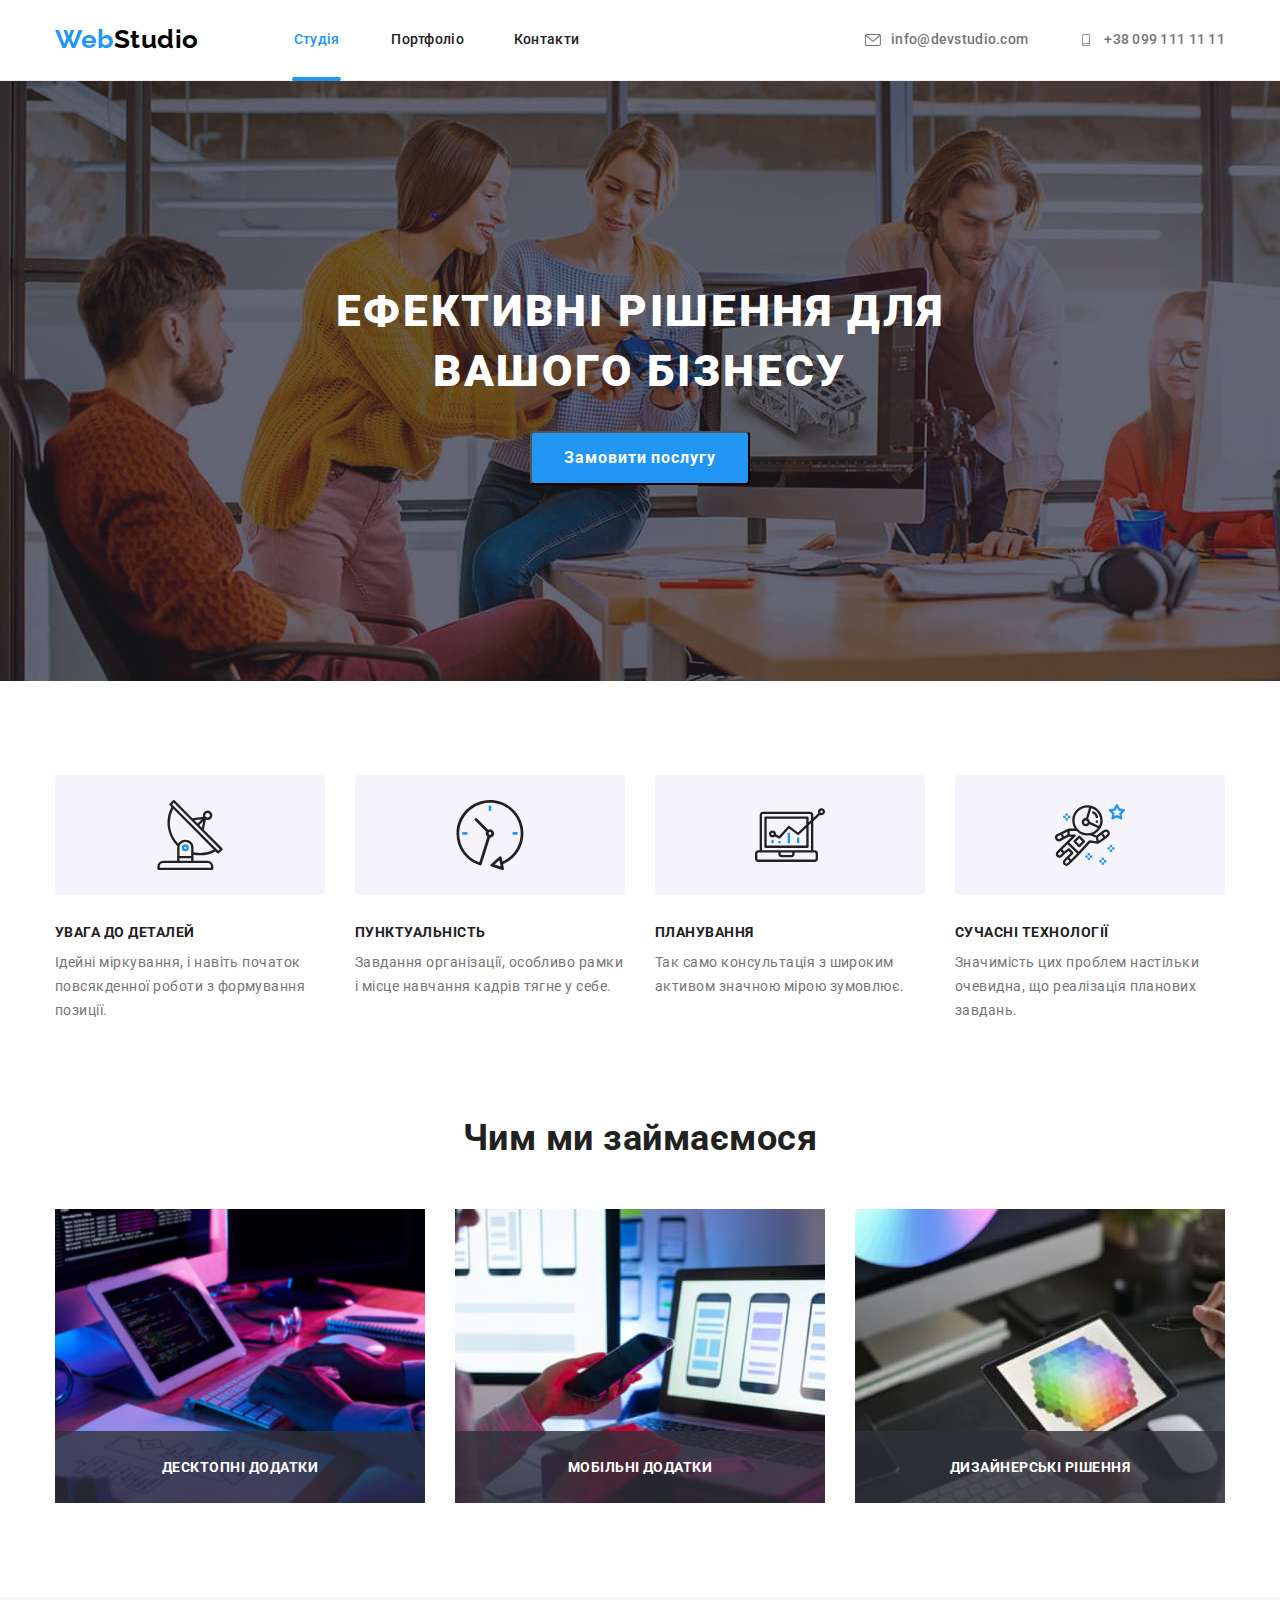
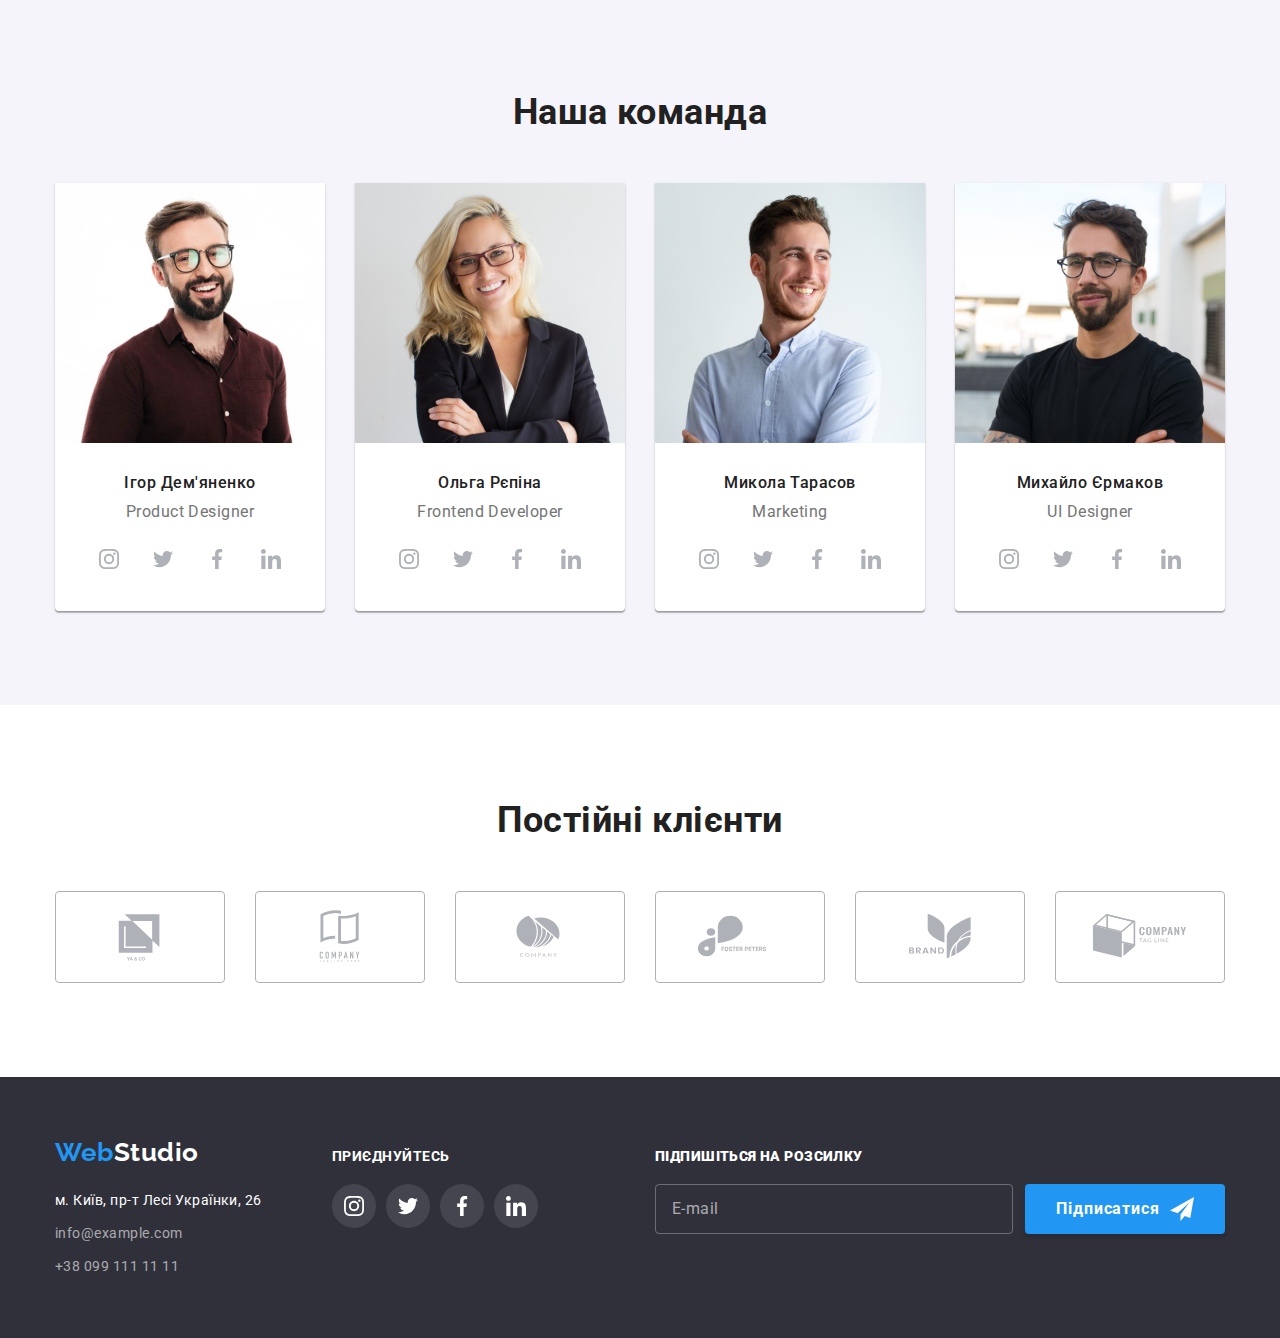
==== index.html @ f7017bfa "add hw6" ====
<!DOCTYPE html>
<html lang="ru">
  <head>
    <meta charset="UTF-8" />
    <meta http-equiv="X-UA-Compatible" content="IE=edge" />
    <meta name="viewport" content="width=device-width, initial-scale=1.0" />
    <title>WebStudio</title>
    <link rel="preconnect" href="https://fonts.googleapis.com" />
    <link rel="preconnect" href="https://fonts.gstatic.com" crossorigin />
    <link
      href="https://fonts.googleapis.com/css2?family=Raleway:wght@700&family=Roboto:wght@400;500;700;900&display=swap"
      rel="stylesheet"
    />
    <link
      rel="stylesheet"
      href="https://cdnjs.cloudflare.com/ajax/libs/modern-normalize/1.1.0/modern-normalize.min.css"
    />
    <link rel="stylesheet" href="./css/styles.css" />
  </head>

  <body>
    <!--Шапка сайта-->
    <header class="header">
      <div class="container header-container">
        <nav class="header-nav">
          <a href="./index.html" lang="en" class="header-logo logo link"
            >Web<span class="header-logo-accent">Studio</span></a
          >
          <ul class="header-nav-list list">
            <li class="header-nav-item">
              <a href="./index.html" class="header-nav-link link current"
                >Студія
              </a>
            </li>
            <li class="header-nav-item">
              <a href="./portfolio.html" class="header-nav-link link"
                >Портфоліо</a
              >
            </li>
            <li class="header-nav-item">
              <a href="#" class="header-nav-link link">Контакти</a>
            </li>
          </ul>
        </nav>
        <ul class="header-contacts-list list">
          <li class="header-contacts-item">
            <a
              href="mailto:info@devstudio.com"
              class="header-contacts-link link"
            >
              <svg class="contact-link-icon" width="16" height="12">
                <use href="./images/icons.svg#icon-massage"></use>
              </svg>
              info@devstudio.com
            </a>
          </li>
          <li class="header-contacts-item">
            <a href="tel:+380991111111" class="header-contacts-link link">
              <svg class="contact-link-icon" width="16" height="12">
                <use href="./images/icons.svg#icon-smartphone"></use>
              </svg>
              +38 099 111 11 11
            </a>
          </li>
        </ul>
      </div>
    </header>
    <main>
      <!--Hero-->
      <section class="hero owerlay">
        <div class="container">
          <h1 class="hero-title">Ефективні рішення для вашого бізнесу</h1>
          <button type="button" class="hero-btn" data-modal-open>
            Замовити послугу
          </button>
        </div>
      </section>

      <!--Benefits-->
      <section class="benefit section">
        <div class="container">
          <h2 class="visually-hidden">Переваги</h2>
          <ul class="benefit-list list">
            <li class="benefit-item">
              <div class="benefit-container-icon">
                <svg class="benefit-icon" width="70" height="70">
                  <use href="./images/icons.svg#icon-antena"></use>
                </svg>
              </div>
              <h3 class="benefit-sub-title">Увага до деталей</h3>
              <p class="benefit-descr">
                Ідейні міркування, і навіть початок повсякденної роботи з
                формування позиції.
              </p>
            </li>
            <li class="benefit-item">
              <div class="benefit-container-icon">
                <svg class="benefit-icon" width="70" height="70">
                  <use href="./images/icons.svg#icon-clock"></use>
                </svg>
              </div>
              <h3 class="benefit-sub-title">Пунктуальність</h3>
              <p class="benefit-descr">
                Завдання організації, особливо рамки і місце навчання кадрів
                тягне у себе.
              </p>
            </li>
            <li class="benefit-item">
              <div class="benefit-container-icon">
                <svg class="benefit-icon" width="70" height="70">
                  <use href="./images/icons.svg#icon-diagram"></use>
                </svg>
              </div>
              <h3 class="benefit-sub-title">Планування</h3>
              <p class="benefit-descr">
                Так само консультація з широким активом значною мірою зумовлює.
              </p>
            </li>
            <li class="benefit-item">
              <div class="benefit-container-icon">
                <svg class="benefit-icon" width="70" height="70">
                  <use href="./images/icons.svg#icon-astronaut"></use>
                </svg>
              </div>
              <h3 class="benefit-sub-title">Сучасні технології</h3>
              <p class="benefit-descr">
                Значимість цих проблем настільки очевидна, що реалізація
                планових завдань.
              </p>
            </li>
          </ul>
        </div>
      </section>

      <!--Actions-->
      <section class="action section">
        <div class="container">
          <h2 class="action-title title">Чим ми займаємося</h2>
          <ul class="action-list list">
            <li class="action-item">
              <div class="action-thumb">
                <img
                  src="./images/action1.jpg"
                  alt="Процесс створення додатку"
                  width="370"
                  height="294"
                  class="action-img"
                />
                <p class="action-descr">Десктопні додатки</p>
              </div>
            </li>
            <li class="action-item">
              <div class="action-thumb">
                <img
                  src="./images/action2.jpg"
                  alt="Процесс створення додатку"
                  width="370"
                  height="294"
                  class="action-img"
                />
                <p class="action-descr">Мобільні додатки</p>
              </div>
            </li>
            <li class="action-item">
              <div class="action-thumb">
                <img
                  src="./images/action3.jpg"
                  alt="Процесс розробки дизайну"
                  width="370"
                  height="294"
                  class="action-img"
                />
                <p class="action-descr">Дизайнерські рішення</p>
              </div>
            </li>
          </ul>
        </div>
      </section>

      <!--Команда-->
      <section class="team section">
        <div class="container">
          <h2 class="team-title title">Наша команда</h2>
          <ul class="team-list list">
            <li class="team-item">
              <img
                src="./images/mentor1.jpg"
                alt="Игорь Демьяненко"
                width="270"
                height="260"
                class="team-img"
              />
              <div class="team-text">
                <h3 class="team-sub-title">Ігор Дем'яненко</h3>
                <p lang="en" class="team-descr">Product Designer</p>
                <ul class="team-soc-list list">
                  <li class="team-soc-item">
                    <a href="" class="team-soc-link link">
                      <svg class="team-soc-icon" width="20" height="20">
                        <use href="./images/icons.svg#icon-instagram"></use>
                      </svg>
                    </a>
                  </li>
                  <li class="team-soc-item">
                    <a href="" class="team-soc-link link"
                      ><svg class="team-soc-icon" width="20" height="20">
                        <use href="./images/icons.svg#icon-twitter"></use></svg
                    ></a>
                  </li>
                  <li class="team-soc-item">
                    <a href="" class="team-soc-link link"
                      ><svg class="team-soc-icon" width="20" height="20">
                        <use href="./images/icons.svg#icon-facebook"></use></svg
                    ></a>
                  </li>
                  <li class="team-soc-item">
                    <a href="" class="team-soc-link link"
                      ><svg class="team-soc-icon" width="20" height="20">
                        <use href="./images/icons.svg#icon-linkedin"></use></svg
                    ></a>
                  </li>
                </ul>
              </div>
            </li>
            <li class="team-item">
              <img
                src="./images/mentor2.jpg"
                alt="Ольга Репина"
                width="270"
                height="260"
                class="team-img"
              />
              <div class="team-text">
                <h3 class="team-sub-title">Ольга Рєпіна</h3>
                <p lang="en" class="team-descr">Frontend Developer</p>
                <ul class="team-soc-list list">
                  <li class="team-soc-item">
                    <a href="" class="team-soc-link link">
                      <svg class="team-soc-icon" width="20" height="20">
                        <use href="./images/icons.svg#icon-instagram"></use>
                      </svg>
                    </a>
                  </li>
                  <li class="team-soc-item">
                    <a href="" class="team-soc-link link"
                      ><svg class="team-soc-icon" width="20" height="20">
                        <use href="./images/icons.svg#icon-twitter"></use></svg
                    ></a>
                  </li>
                  <li class="team-soc-item">
                    <a href="" class="team-soc-link link"
                      ><svg class="team-soc-icon" width="20" height="20">
                        <use href="./images/icons.svg#icon-facebook"></use></svg
                    ></a>
                  </li>
                  <li class="team-soc-item">
                    <a href="" class="team-soc-link link"
                      ><svg class="team-soc-icon" width="20" height="20">
                        <use href="./images/icons.svg#icon-linkedin"></use></svg
                    ></a>
                  </li>
                </ul>
              </div>
            </li>
            <li class="team-item">
              <img
                src="./images/mentor3.jpg"
                alt="Николай Тарасов"
                width="270"
                height="260"
                class="team-img"
              />
              <div class="team-text">
                <h3 class="team-sub-title">Микола Тарасов</h3>
                <p lang="en" class="team-descr">Marketing</p>
                <ul class="team-soc-list list">
                  <li class="team-soc-item">
                    <a href="" class="team-soc-link link">
                      <svg class="team-soc-icon" width="20" height="20">
                        <use href="./images/icons.svg#icon-instagram"></use>
                      </svg>
                    </a>
                  </li>
                  <li class="team-soc-item">
                    <a href="" class="team-soc-link link"
                      ><svg class="team-soc-icon" width="20" height="20">
                        <use href="./images/icons.svg#icon-twitter"></use></svg
                    ></a>
                  </li>
                  <li class="team-soc-item">
                    <a href="" class="team-soc-link link"
                      ><svg class="team-soc-icon" width="20" height="20">
                        <use href="./images/icons.svg#icon-facebook"></use></svg
                    ></a>
                  </li>
                  <li class="team-soc-item">
                    <a href="" class="team-soc-link link"
                      ><svg class="team-soc-icon" width="20" height="20">
                        <use href="./images/icons.svg#icon-linkedin"></use></svg
                    ></a>
                  </li>
                </ul>
              </div>
            </li>
            <li class="team-item">
              <img
                src="./images/mentor4.jpg"
                alt="Михаил Ермаков"
                width="270"
                height="260"
                class="team-img"
              />
              <div class="team-text">
                <h3 class="team-sub-title">Михайло Єрмаков</h3>
                <p lang="en" class="team-descr">UI Designer</p>
                <ul class="team-soc-list list">
                  <li class="team-soc-item">
                    <a href="" class="team-soc-link link">
                      <svg class="team-soc-icon" width="20" height="20">
                        <use href="./images/icons.svg#icon-instagram"></use>
                      </svg>
                    </a>
                  </li>
                  <li class="team-soc-item">
                    <a href="" class="team-soc-link link"
                      ><svg class="team-soc-icon" width="20" height="20">
                        <use href="./images/icons.svg#icon-twitter"></use></svg
                    ></a>
                  </li>
                  <li class="team-soc-item">
                    <a href="" class="team-soc-link link"
                      ><svg class="team-soc-icon" width="20" height="20">
                        <use href="./images/icons.svg#icon-facebook"></use></svg
                    ></a>
                  </li>
                  <li class="team-soc-item">
                    <a href="" class="team-soc-link link"
                      ><svg class="team-soc-icon" width="20" height="20">
                        <use href="./images/icons.svg#icon-linkedin"></use></svg
                    ></a>
                  </li>
                </ul>
              </div>
            </li>
          </ul>
        </div>
      </section>

      <!-- Клиенты -->

      <section class="clients section">
        <div class="container">
          <h2 class="clients-title title">Постійні клієнти</h2>
          <ul class="clients-list list">
            <li class="clients-item">
              <a href="" class="clients-link link">
                <svg class="clients-icon" width="106" height="60">
                  <use href="./images/icons.svg#icon-yaco"></use>
                </svg>
              </a>
            </li>
            <li class="clients-item">
              <a href="" class="clients-link link">
                <svg class="clients-icon" width="106" height="60">
                  <use href="./images/icons.svg#icon-company-th"></use>
                </svg>
              </a>
            </li>
            <li class="clients-item">
              <a href="" class="clients-link link">
                <svg class="clients-icon" width="106" height="60">
                  <use href="./images/icons.svg#icon-company"></use>
                </svg>
              </a>
            </li>
            <li class="clients-item">
              <a href="" class="clients-link link">
                <svg class="clients-icon" width="106" height="60">
                  <use href="./images/icons.svg#icon-fp"></use>
                </svg>
              </a>
            </li>
            <li class="clients-item">
              <a href="" class="clients-link link">
                <svg class="clients-icon" width="106" height="60">
                  <use href="./images/icons.svg#icon-brand"></use>
                </svg>
              </a>
            </li>
            <li class="clients-item">
              <a href="" class="clients-link link">
                <svg class="clients-icon" width="106" height="60">
                  <use href="./images/icons.svg#icon-company-tl"></use>
                </svg>
              </a>
            </li>
          </ul>
        </div>
      </section>
    </main>

    <!-- FOOTER -->

    <footer class="footer">
      <div class="container footer-container">
        <div class="address-container">
          <a href="./index.html" lang="en" class="footer-logo logo link"
            >Web<span class="footer-logo-accent">Studio</span></a
          >
          <address class="address">
            <p class="footer-text">м. Київ, пр-т Лесі Українки, 26</p>
            <ul class="footer-list list">
              <li class="footer-item">
                <a href="mailto:info@example.com" class="footer-link link"
                  >info@example.com</a
                >
              </li>
              <li class="footer-item">
                <a href="tel:+380991111111" class="footer-link link">
                  +38 099 111 11 11
                </a>
              </li>
            </ul>
          </address>
        </div>
        <div class="join-container">
          <h2 class="join-title">Приєднуйтесь</h2>
          <ul class="join-list list">
            <li class="join-item">
              <a href="" class="join-link link">
                <svg class="join-icon" width="20" height="20px">
                  <use href="./images/icons.svg#icon-instagram"></use>
                </svg>
              </a>
            </li>
            <li class="join-item">
              <a href="" class="join-link link">
                <svg class="join-icon" width="20" height="20px">
                  <use href="./images/icons.svg#icon-twitter"></use>
                </svg>
              </a>
            </li>
            <li class="join-item">
              <a href="" class="join-link link">
                <svg class="join-icon" width="20" height="20px">
                  <use href="./images/icons.svg#icon-facebook"></use>
                </svg>
              </a>
            </li>
            <li class="join-item">
              <a href="" class="join-link link">
                <svg class="join-icon" width="20" height="20px">
                  <use href="./images/icons.svg#icon-linkedin"></use>
                </svg>
              </a>
            </li>
          </ul>
        </div>
        <form class="footer-form">
          <div class="input-container">
            <div class="footer-wrap">
              <label for="footer-form" class="footer-form-label"
                ><b>Підпишіться на розсилку</b></label
              >
              <input
                type="email"
                id="footer-form"
                class="footer-input"
                name="footer-mail"
                placeholder="E-mail"
              />
            </div>
            <button type="submit" class="footer-form-button">
              Підписатися
              <svg class="footer-form-icon" width="24" height="24">
                <use href="./images/icons.svg#icon-send"></use>
              </svg>
            </button>
          </div>
        </form>
      </div>
    </footer>

    <!-- MODAL -->

    <div class="backdrop is-hidden" data-modal>
      <div class="modal">
        <button type="button" class="modal-close-button" data-modal-close>
          <svg class="modal-close-icon" width="18" height="18">
            <use href="./images/icons.svg#icon-modal-close-button"></use>
          </svg>
        </button>
        <h2 class="modal-title">Залиште свої дані, ми вам передзвонимо</h2>
        <form class="modal-form">
          <div class="modal-form-field">
            <label for="name" class="modal-form-label">Ім'я</label>
            <div class="modal-input-wrap">
              <input
                type="text"
                name="name"
                id="name"
                class="modal-form-input"
              />
              <svg class="modal-form-icon" width="18" height="18">
                <use href="./images/icons.svg#icon-person"></use>
              </svg>
            </div>
          </div>
          <div class="modal-form-field">
            <label for="phone" class="modal-form-label">Телефон</label>
            <div class="modal-input-wrap">
              <input
                type="text"
                name="phone"
                id="phone"
                class="modal-form-input"
              />
              <svg class="modal-form-icon" width="18" height="18">
                <use href="./images/icons.svg#icon-phone-black"></use>
              </svg>
            </div>
          </div>
          <div class="modal-form-field">
            <label for="mail" class="modal-form-label">Пошта</label>
            <div class="modal-input-wrap">
              <input
                type="email"
                name="mail"
                id="mail"
                class="modal-form-input"
              />
              <svg class="modal-form-icon" width="18" height="18">
                <use href="./images/icons.svg#icon-email"></use>
              </svg>
            </div>
          </div>
          <label for="comment" class="modal-form-label">Коментар</label>
          <textarea
            name="comment"
            id="comment"
            class="modal-form-textarea"
            placeholder="Введіть текст"
          ></textarea>
          <div class="modal-form-policy">
            <input
              type="checkbox"
              id="policy"
              name="policy"
              class="form-policy-input visually-hidden"
              value="true"
              required
            />
            <label for="policy" class="label-policy">
              <span>
                <svg class="policy-icon" width="13" height="10">
                  <use href="./images/icons.svg#icon-policy-icon"></use>
                </svg>
              </span>
              Погоджуюся з розсилкою та приймаю
              <a href="" class="form-policy-link link">Умови договору</a>
            </label>
          </div>
          <button type="submit" class="modal-form-btn">Відправити</button>
        </form>
      </div>
    </div>
    <script src="./js/modal.js"></script>
  </body>
</html>
---- css/styles.css ----
:root {
  --prymary-text-color: #757575;
  --title-text-color: #212121;
  --accent-color: #2196f3;
  --btn-hover: #188CE8;
  --white-color: #ffffff;
  --main-bg-color: #F5F4FA;;
  --secondary-bg-color: #2f303a;
  --main-icon-color: #afb1b8;
  --duration-cubic: 250ms cubic-bezier(0.4, 0, 0.2, 1)
}

/*            BODY             */

body {
  font-family: 'Roboto', sans-serif;  
  color: var(--prymary-text-color);
  background-color: var(--white-color);
  letter-spacing: 0.03em;
}

/*          UTILITIES          */

h1,
h2,
h3,
h4,
h5,
h6,
p {
  margin: 0;
  padding: 0;
}

img {
  display: block;
  max-width: 100%;
  height: auto;
}

.logo {
  color: var(--accent-color);
  font-family: 'Raleway', sans-serif;
  font-weight: 700;
  letter-spacing: 0.02em;
  font-size: 26px;
  line-height: 1.2;
  text-decoration: none;
}

.visually-hidden {
  position: absolute;
  white-space: nowrap;
  width: 1px;
  height: 1px;
  overflow: hidden;
  border: 0;
  padding: 0;
  clip: rect(0 0 0 0);
  clip-path: inset(50%);
  margin: -1px;
}

.link {
  text-decoration: none;
  display: block;
}

.link:hover,
.link:focus {
  color: var(--accent-color);
}

.list {
  list-style: none;
  margin: 0;
  padding: 0;
}

.title {
  font-size: 36px;
  line-height: calc(42/36);
  text-align: center;
  color: var(--title-text-color);
}

.container {
  margin: 0 auto;
  width: 1200px;
  padding: 0 15px;
}

.section {
  padding: 94px 0;
}

/*          HEADER          */

.header {
  border-bottom: 1px solid #ececec;
}

.header-logo {
  margin-right: 93px;
}

.header-logo-accent {
  color: #000000;
}

.header-container {
  display: flex;
  align-items: center;
}

.header-nav {
  display: flex;
  align-items: center;
}

.header-nav-list {
  display: flex;
  column-gap: 50px;
}

.header-nav-link {
  position: relative;

  padding: 32px 0;

  font-weight: 500;
  font-size: 14px;
  line-height: 1.14;
  letter-spacing: 0.02em;
  color: var(--title-text-color);
  transition: color var(--duration-cubic);
}

.header-contacts-list {
  display: flex;
  margin-left: auto;
  column-gap: 50px;
}

.header-contacts-link {
  padding: 32px 0;
  display: flex;
  align-items: center;
  gap: 10px;

  font-weight: 500;
  font-size: 14px;
  line-height: 1.14;
  letter-spacing: 0.02em;
  color: inherit;

  transition: color var(--duration-cubic);
}

.contact-link-icon {
  fill: currentColor;
}

.current {
  color: var(--accent-color);
  padding-left: 2px;
  padding-right: 2px;
}

.current::after {
  position: absolute;
  bottom: -1px;
  right: 0;

  content: "";
  width: 100%;
  height: 4px;
  background-color: var(--accent-color);
  border-radius: 2px;

  
}
/*          HERO          */

.hero {
  padding: 200px 0;
  background-color: var(--secondary-bg-color);
}

.owerlay {
  max-width: 1600px;
  height: 600px;
  margin-left: auto;
  margin-right: auto;
  background-image: linear-gradient(
      to right,
      rgba(47, 48, 58, 0.4),
      rgba(47, 48, 58, 0.4)
    ),
    url(../images/hero-bgr.jpg);
}

.hero-title {
  max-width: 696px;
  margin: 0 auto 30px;

  color: var(--white-color);
  font-weight: 900;
  text-transform: uppercase;
  text-align: center;
  line-height: calc(60 / 44);
  letter-spacing: 0.06em;
  font-size: 44px;
}

.hero-btn {
  display: block;
  margin-left: auto;
  margin-right: auto;
  border-radius: 4px;
  padding: 10px 32px;

  font-family: inherit;
  font-weight: 700;
  font-size: 16px;
  line-height: calc(30 / 16);
  letter-spacing: 0.06em;
  background-color: var(--accent-color);
  color: var(--white-color);

  transition: background-color var(--duration-cubic);
}

.hero-btn:hover,
.hero-btn:focus {
  background-color: var(--btn-hover);
}

/*          BENEFIT          */

.benefit {
  padding-bottom: 0;
}

.benefit-list {
  display: flex;
  gap: 30px;
}

.benefit-item {
  width: calc((100%-90px) / 4);
}

.benefit-container-icon {
  width: 270px;
  height: 120px;
  background-color: var(--main-bg-color);
  border-radius: 4px;
  display: flex;
  justify-content: center;
  align-items: center;
  margin-bottom: 30px;
}

.benefit-sub-title {
  margin-bottom: 10px;

  font-size: 14px;
  line-height: 1.14;
  text-transform: uppercase;
  color: var(--title-text-color);
}

.benefit-descr {
  font-size: 14px;
  line-height: 1.71;
}

/*          ACTION          */

.action-title {
  margin-bottom: 50px;
}

.action-list {
  display: flex;
  column-gap: 30px;
}

.action-item {
  width: calc((100%-60px) / 3);
}

.action-thumb {
  position: relative;
}

.action-descr {
  position: absolute;
  width: 100%;
  bottom: 0;
  right: 0;

  padding: 28px;
  color: var(--white-color);
  background-color: rgba(47, 48, 58, 0.8);
  font-weight: 700;
  font-size: 14px;
  line-height: calc(16/14);
  text-align: center;
  text-transform: uppercase;
}

/*          TEAM          */

.team {
  background-color: var(--main-bg-color);
}

.team-title {
  margin-bottom: 50px;
}

.team-list {
  display: flex;
  column-gap: 30px;
}

.team-item {
  width: calc((100%-90px) / 4);

  background-color: var(--white-color);
  box-shadow: 0px 1px 3px rgba(0, 0, 0, 0.12), 0px 1px 1px rgba(0, 0, 0, 0.14),
		0px 2px 1px rgba(0, 0, 0, 0.2);
  border-radius: 0px 0px 4px 4px;
}

.team-text {
  padding: 30px 0;
}

.team-sub-title {
  margin-bottom: 10px;

  font-weight: 500;
  font-size: 16px;
  line-height: calc(19 / 16);
  text-align: center;
  color: var(--title-text-color);
}

.team-descr {
  font-size: 16px;
  line-height: calc(19 / 16);
  text-align: center;
  margin-bottom: 16px;
}

.team-soc-list {
  display: flex;
  justify-content: center;
  gap: 10px;
}

.team-soc-item {
  width: 44px;
  height: 44px;
}

.team-soc-link {
  width: 100%;
  height: 100%;
  border-radius: 50%;
  display: flex;
  justify-content: center;
  align-items: center;
  fill: var(--main-icon-color);
  background-color: inherit;

  transition: background-color var(--duration-cubic),
    fill var(--duration-cubic);
}

.team-soc-link:hover,
.team-soc-link:focus {
  background-color: var(--accent-color);
  fill: var(--white-color);
}

.clients-title {
  margin-bottom: 50px;
}

.clients-list {
  display: flex;
  gap: 30px;
}

.clients-item {
  width: 170px;
  height: 92px;
}

.clients-link {
  display: flex;
  justify-content: center;
  align-items: center;

  width: 100%;
  height: 100%;
  border: 1px solid var(--main-icon-color);
  border-radius: 4px;
  fill: var(--main-icon-color);

  transition: fill var(--duration-cubic),
    border-color var(--duration-cubic);
}

.clients-link:hover,
.clients-link:focus {
  border-color: var(--accent-color);
  fill: var(--accent-color);
}

/*          PORTFOLIO          */

.portfolio-button-list {
  display: flex;
  column-gap: 8px;
  justify-content: center;
  margin-bottom: 50px;
}

.portfolio-btn {
  border-radius: 4px;
  border: transparent;
  padding: 6px 22px;

  font-family: inherit;
  font-weight: 500;
  font-size: 16px;
  line-height: 1.63;
  letter-spacing: inherit;
  color: var(--title-text-color);
  background-color: var(--main-bg-color);
  
  transition: background-color var(--duration-cubic),
    color var(--duration-cubic), 
    box-shadow var(--duration-cubic);
}

.portfolio-btn:hover,
.portfolio-btn:focus {
  color: var(--white-color);
  background-color: var(--accent-color);
  box-shadow: 0px 3px 1px rgba(0, 0, 0, 0.1), 0px 1px 2px rgba(0, 0, 0, 0.08), 0px 2px 2px rgba(0, 0, 0, 0.12);
}

.portfolio-list {
  display: flex;
  flex-wrap: wrap;
  gap: 30px;
}

.portfolio-item {
  flex-basis: calc((100% - 60px) / 3);
}

.portfolio-link {
  transition: box-shadow var(--duration-cubic);
}

.portfolio-thumb {
  position: relative;
  overflow: hidden;
}

.portfolio-descr {
  position: absolute;
  top: 0;
  left: 0;

  width: 100%;
  height: 100%;
  background-color: rgba(33, 150, 243, 0.9);

  opacity: 0;

  transform: translateY(100%);
  transition: transform var(--duration-cubic),
  opacity var(--duration-cubic);
  padding: 63px 24px;

  font-size: 18px;
  line-height: calc(28/18);
  color: var(--white-color);
}


.portfolio-link:hover,
.portfolio-link:focus {
  box-shadow: 0px 1px 1px rgba(0, 0, 0, 0.12), 0px 4px 4px rgba(0, 0, 0, 0.06), 1px 4px 6px rgba(0, 0, 0, 0.16);
}

.portfolio-link:hover .portfolio-descr,
.portfolio-link:focus .portfolio-descr {
  transform: translateY(0);
  opacity: 1;
}

.portfolio-container {
  padding: 20px 24px;
  border: 1px solid #eeeeee;
  border-top: transparent;
  max-width: 370px;
}

.portfolio-sub-title {
  margin-bottom: 4px;

  font-size: 18px;
  line-height: 2;
  letter-spacing: 0.06em;
  color: var(--title-text-color);
}

.portfolio-text {
  color: var(--prymary-text-color);
  font-size: 16px;
  line-height: calc(30 / 16);
}

/*          FOOTER          */

.footer {
  padding: 60px 0;

  background: var(--secondary-bg-color);
}

.footer-logo {
  margin-bottom: 20px;
}

.footer-logo-accent {
  color: var(--white-color);
}

.address {
  font-style: normal;
}

.address-container {
  margin-right: 70px;
}

.footer-text {
  margin-bottom: 9px;

  font-size: 14px;
  line-height: calc(24/14);
  color: var(--white-color);
}

.footer-item + .footer-item {
  margin-top: 9px;
}

.footer-link {
  font-size: 14px;
  line-height: calc(24/14);
  font-family: inherit;
  font-weight: inherit;
  color: rgba(255, 255, 255, 0.6);

  transition: color var(--duration-cubic);
}

.footer-container {
  display: flex;
  align-items: baseline;
}

.join-title {
  font-weight: 700;
  color: var(--white-color);
  font-size: 14px;
  line-height: calc(16/14);
  text-transform: uppercase;
  margin-bottom: 20px;
}

.join-list {
  display: flex;
  gap: 10px;
}

.join-item {
  width: 44px;
  height: 44px;
}

.join-link {
  display: flex;
  justify-content: center;
  align-items: center;

  width: 100%;
  height: 100%;
  background-color: rgba(255, 255, 255, 0.1);
  border-radius: 50%;
  fill: var(--white-color);

  transition: background-color var(--duration-cubic);
}

.join-link:hover,
.join-link:focus {
  background-color: var(--accent-color);
}

.footer-form {
  margin-left: auto;
}

.input-container {
  display: flex;
  gap: 12px;
  align-items: flex-end;
}

.footer-wrap {
  display: flex;
  flex-direction: column;
  gap: 20px;
}

.footer-form-label {
  font-weight: 700;
  font-size: 14px;
  line-height: calc(16/14);
  letter-spacing: 0.03em;
  text-transform: uppercase;
  color: var(--white-color);
}

.footer-input {
  min-width: 358px;
  height: 50px;
  border: 1px solid rgba(255, 255, 255, 0.3);
  border-radius: 4px;
  background-color: transparent;
  padding: 15px 16px;
  outline: transparent;

  letter-spacing: 0.03em;
  color: var(--white-color);
}

.footer-input::placeholder {
  font-size: 16px;
  line-height: calc(20/16);
  letter-spacing: 0.03em;

  color: rgba(255, 255, 255, 0.6);
}

.footer-form-button {
  letter-spacing: 0.06em;
  font-weight: 700;
  font-size: 16px;
  line-height: calc(30/16);
  fill: var(--white-color);

  display: flex;
  justify-content: center;
  align-items: center;
  gap: 10px;
  
  width: 200px;
  height: 50px;
  background-color: var(--accent-color);
  box-shadow: 0px 4px 4px rgba(0, 0, 0, 0.15);
  border-radius: 4px;
  color: var(--white-color);
  border-color: transparent;
  transition: background-color var(--duration-cubic);
}

.footer-form-button:hover,
.footer-form-button:focus {
  background-color: var(--btn-hover);
}


/*          MODAL          */

.backdrop {
  position: fixed;
  top: 0;
  left: 0;

  width: 100%;
  height: 100%;
  background-color: rgba(0, 0, 0, 0.1);
  opacity: 1;

  transition: opacity var(--duration-cubic),
    visibility var(--duration-cubic);
}

.backdrop.is-hidden {
  opacity: 0;
  pointer-events: none;
  visibility: hidden;
}

.backdrop.is-hidden .modal {
  transform: translate(-50%, -50%) scale(1.1);
}

.modal {
  position: absolute;
  top: 54%;
  left: 51%;
  transform: translate(-54%, -51%) scale(1);

  max-width: 528px;
  min-height: 581px;
  background-color: var(--white-color);
  box-shadow: 0px 1px 3px rgba(0, 0, 0, 0.12), 0px 1px 1px rgba(0, 0, 0, 0.14), 0px 2px 1px rgba(0, 0, 0, 0.2);
  border-radius: 4px;
  padding: 40px;

  transition: transform var(--duration-cubic);
}

.modal-close-button {
  position: absolute;
  top: 8px;
  right: 8px;

  display: flex;
  justify-content: center;
  align-items: center;

  width: 30px;
  height: 30px;
  border: 1px solid rgba(0, 0, 0, 0.1);
  border-radius: 50%;
  background-color: var(--white-color);
  outline: none;

  transition: fill var(--duration-cubic);
}

.modal-close-button:hover,
.modal-close-button:focus {
  fill: var(--accent-color);
}

.modal-title {
  font-size: 20px;
  line-height: calc(23/20);
  text-align: center;
  letter-spacing: 0.03em;
  color: var(--title-text-color);

  margin-bottom: 12px;
}

.modal-form-field {
  margin-bottom: 10px;
}

.modal-form-label {
  font-size: 12px;
  line-height: calc(14/12);
  letter-spacing: 0.01em;
  margin-bottom: 4px;
  color: var(--prymary-text-color);
}

.modal-form-input {
  border: 1px solid rgba(33, 33, 33, 0.2);
  border-radius: 4px;
  width: 100%;
  height: 40px;
  font: inherit;
  font-size: 12px;
  line-height: calc(14/12);
  letter-spacing: 0.01em;
  color: var(--title-text-color);

  padding-left: 42px;
  outline: none;

  transition: border-color var(--duration-cubic);
}

.modal-form-input:focus {
  border: 1px solid var(--accent-color);
}

.modal-form-input:focus + .modal-form-icon {
  fill: var(--accent-color);
}

.modal-input-wrap {
  position: relative;
}

.modal-form-icon {
  position: absolute;
  left: 12px;
  top: 50%;
  transform: translateY(-50%);

  fill: var(--title-text-color);

  transition: fill var(--duration-cubic);
}

.modal-form-textarea {
  border: 1px solid rgba(33, 33, 33, 0.2);
  border-radius: 4px;
  width: 448px;
  height: 120px;
  font-size: 12px;
  line-height: calc(14/12);
  letter-spacing: 0.01em;

  margin-bottom: 20px;
  padding: 12px 16px;

  resize: none;
  outline: none;
}

.modal-form-textarea:focus {
  border: 1px solid var(--accent-color);
}


.modal-form-textarea::placeholder {
  font-size: 12px;
  line-height: calc(14/12);
  letter-spacing: 0.01em;
  color: rgba(117, 117, 117, 0.5);
}

.modal-form-policy {
  margin-bottom: 30px;
}

.form-policy-input {
  margin-right: 7px;
}

.label-policy {
  font-size: 14px;
  line-height: calc(24/14);
  letter-spacing: 0.03em;

  display: flex;
  justify-content: center;
  align-items: center;
}

.label-policy span {
  width: 16px;
  height: 15px;
  border: 2px solid var(--title-text-color);
  border-radius: 3px;

  display: flex;
  align-items: center;
  justify-content: center;
  margin-right: 8px;

  transition: background-color var(--duration-cubic),
    border-color var(--duration-cubic);

}

.policy-icon {
  fill: transparent;

  transition: fill var(--duration-cubic);
}

.form-policy-input:checked + .label-policy span {
  background-color: var(--accent-color);
  border-color: var(--accent-color);
}

.form-policy-input:focus + .label-policy span {
  outline: 1px solid var(--title-text-color);
}

.form-policy-input:checked + .label-policy .policy-icon {
  fill: var(--white-color);
}


.form-policy-link {
  color: var(--accent-color);

  font-size: 14px;
  line-height: calc(24/14);
  letter-spacing: 0.03em;
  margin-left: 4px;
  
  position: relative;
}

.form-policy-link::after {
  position: absolute;
  bottom: 5px;
  right: 0;

  content: "";
  width: 100%;
  height: 1px;
  background-color: var(--accent-color);
}

.modal-form-btn {
  color: var(--white-color);
  background-color: var(--accent-color);
  font-weight: 700;
  font-size: 16px;
  line-height: calc(30/16);
  letter-spacing: 0.06em;

  display: block;
  margin: 0 auto;
  padding: 10px 52px;
  box-shadow: 0px 4px 4px rgba(0, 0, 0, 0.15);
  border: transparent;
  border-radius: 4px;
  transition: background-color var(--duration-cubic);
}

.modal-form-btn:hover,
.modal-form-btn:focus {
  background-color: var(--btn-hover);
}
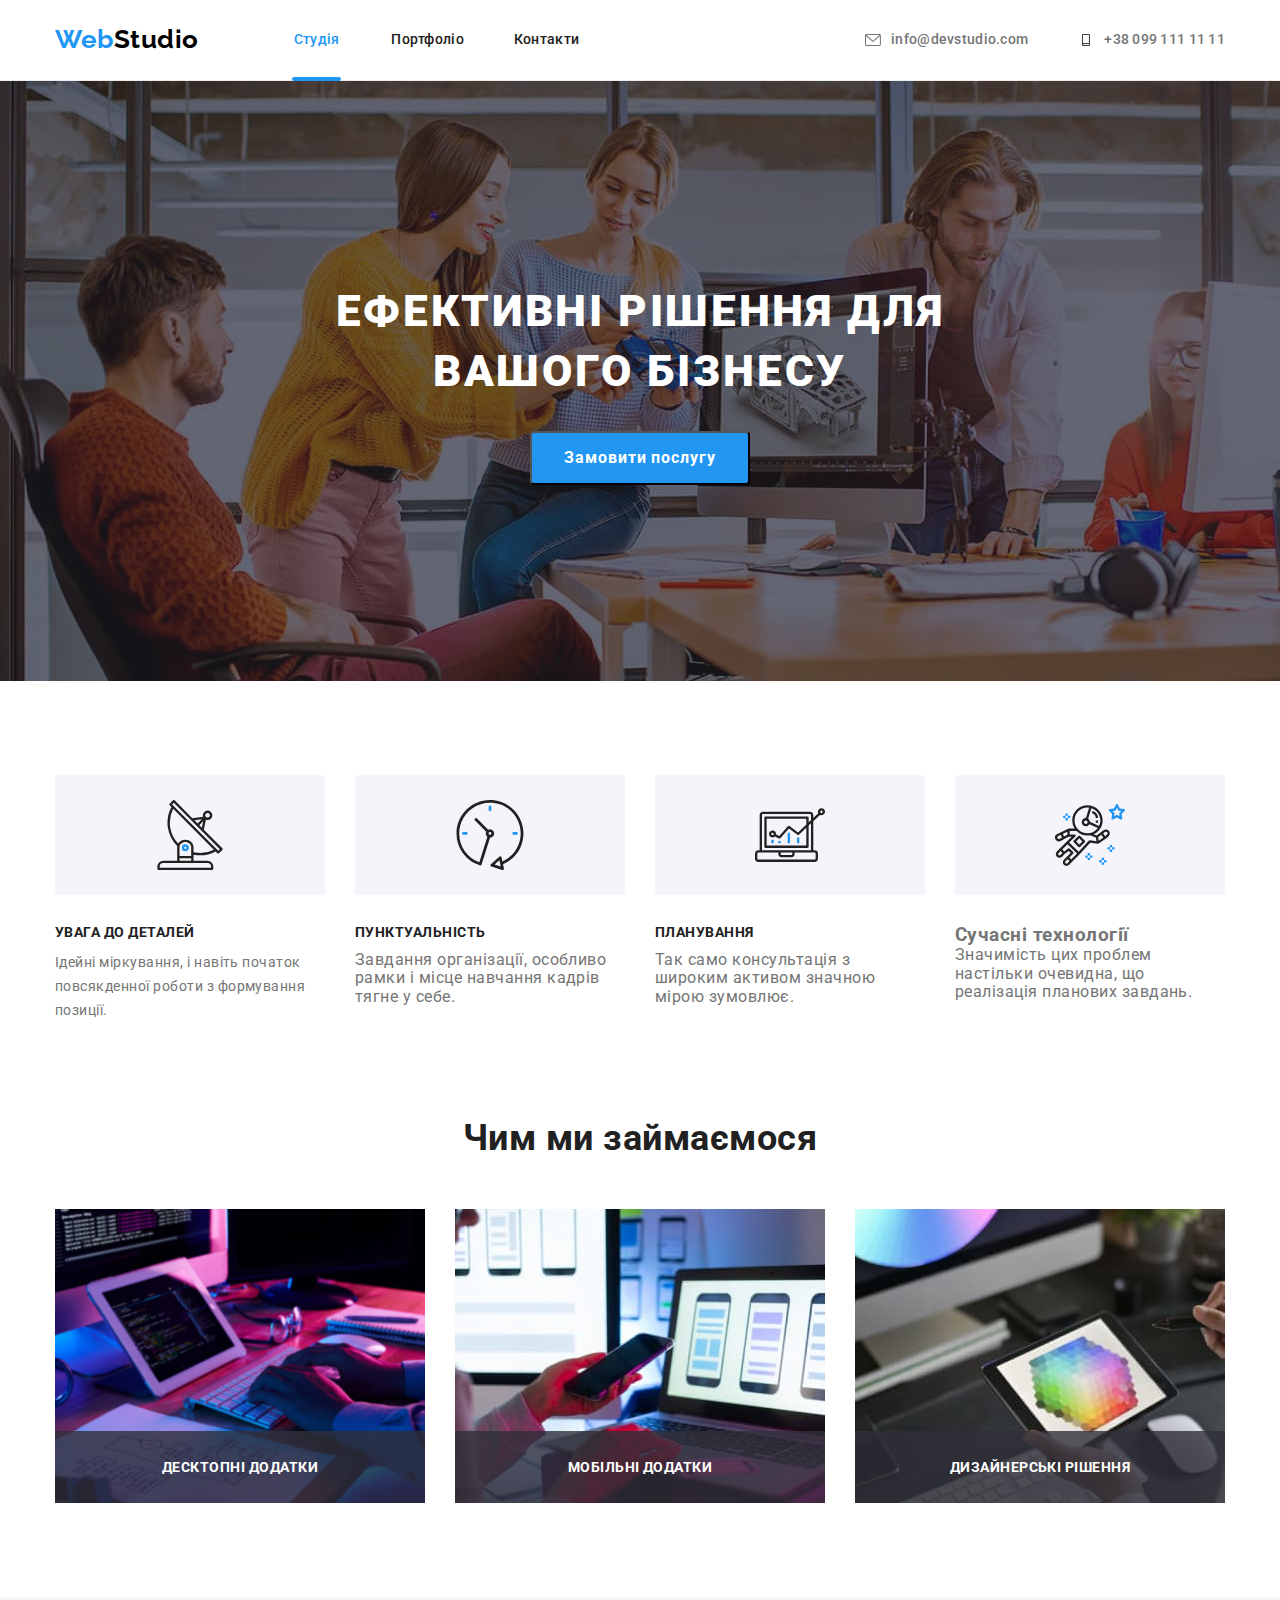
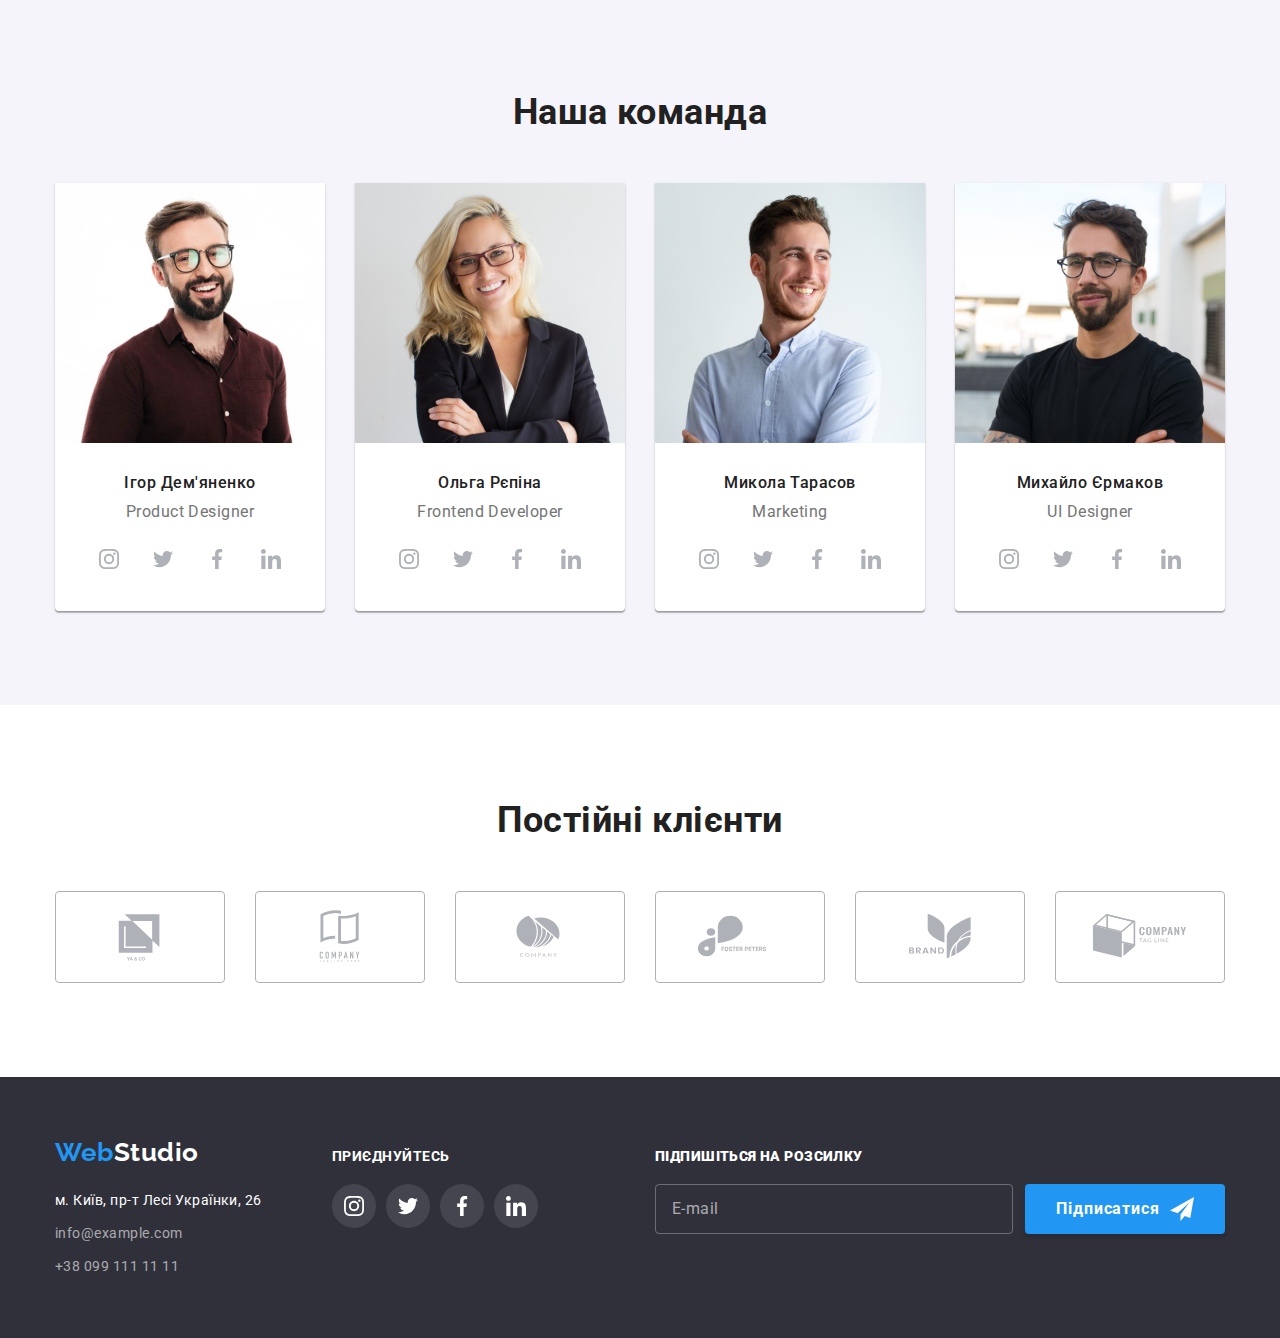
==== commit 6634d81d: "add scss page" ====
--- a/index.html
+++ b/index.html
@@ -19,111 +19,120 @@
   </head>
 
   <body>
+
     <!--Шапка сайта-->
+    
     <header class="header">
-      <div class="container header-container">
-        <nav class="header-nav">
-          <a href="./index.html" lang="en" class="header-logo logo link"
-            >Web<span class="header-logo-accent">Studio</span></a
+      <div class="header__container container">
+        <nav class="header__nav">
+          <a href="./index.html" lang="en" class="logo link"
+            >Web<span class="logo__accent--black">Studio</span></a
           >
-          <ul class="header-nav-list list">
-            <li class="header-nav-item">
-              <a href="./index.html" class="header-nav-link link current"
+          <ul class="header__list list">
+            <li class="header__item">
+              <a href="./index.html" class="header__link link header__link--current"
                 >Студія
               </a>
             </li>
-            <li class="header-nav-item">
-              <a href="./portfolio.html" class="header-nav-link link"
+            <li class="header__item">
+              <a href="./portfolio.html" class="header__link link"
                 >Портфоліо</a
               >
             </li>
-            <li class="header-nav-item">
-              <a href="#" class="header-nav-link link">Контакти</a>
+            <li class="header__item">
+              <a href="#" class="header__link link">Контакти</a>
             </li>
           </ul>
         </nav>
-        <ul class="header-contacts-list list">
-          <li class="header-contacts-item">
+
+        <ul class="contacts list">
+          <li class="contacts__item">
             <a
               href="mailto:info@devstudio.com"
-              class="header-contacts-link link"
+              class="contacts__link link"
             >
-              <svg class="contact-link-icon" width="16" height="12">
+              <svg class="contact__icon" width="16" height="12">
                 <use href="./images/icons.svg#icon-massage"></use>
               </svg>
               info@devstudio.com
             </a>
           </li>
-          <li class="header-contacts-item">
-            <a href="tel:+380991111111" class="header-contacts-link link">
-              <svg class="contact-link-icon" width="16" height="12">
+          <li class="contacts__item">
+            <a href="tel:+380991111111" class="contacts__link link">
+              <svg class="contacts__icon" width="16" height="12">
                 <use href="./images/icons.svg#icon-smartphone"></use>
               </svg>
               +38 099 111 11 11
             </a>
           </li>
         </ul>
+
       </div>
     </header>
     <main>
+
       <!--Hero-->
+
       <section class="hero owerlay">
         <div class="container">
-          <h1 class="hero-title">Ефективні рішення для вашого бізнесу</h1>
-          <button type="button" class="hero-btn" data-modal-open>
+          <h1 class="hero__title">Ефективні рішення для вашого бізнесу</h1>
+          <button type="button" class="hero__btn" data-modal-open>
             Замовити послугу
           </button>
         </div>
       </section>
 
       <!--Benefits-->
-      <section class="benefit section">
+
+      <section class="benefits section">
         <div class="container">
+
           <h2 class="visually-hidden">Переваги</h2>
-          <ul class="benefit-list list">
-            <li class="benefit-item">
-              <div class="benefit-container-icon">
-                <svg class="benefit-icon" width="70" height="70">
+
+          <ul class="benefits__list list">
+            <li class="benefits__item">
+              <div class="benefits__container">
+                <svg class="benefits__icon" width="70" height="70">
                   <use href="./images/icons.svg#icon-antena"></use>
                 </svg>
               </div>
-              <h3 class="benefit-sub-title">Увага до деталей</h3>
-              <p class="benefit-descr">
+              <h3 class="benefits__title">Увага до деталей</h3>
+              <p class="benefis__descr">
                 Ідейні міркування, і навіть початок повсякденної роботи з
                 формування позиції.
               </p>
             </li>
-            <li class="benefit-item">
-              <div class="benefit-container-icon">
-                <svg class="benefit-icon" width="70" height="70">
+            <li class="benefits__item">
+              <div class="benefits__container">
+                <svg class="benefits__icon" width="70" height="70">
                   <use href="./images/icons.svg#icon-clock"></use>
                 </svg>
               </div>
-              <h3 class="benefit-sub-title">Пунктуальність</h3>
-              <p class="benefit-descr">
+              <h3 class="benefits__title">Пунктуальність</h3>
+              <p class="benefits__descr">
                 Завдання організації, особливо рамки і місце навчання кадрів
                 тягне у себе.
               </p>
             </li>
-            <li class="benefit-item">
-              <div class="benefit-container-icon">
-                <svg class="benefit-icon" width="70" height="70">
+            <li class="benefits__item">
+              <div class="benefits__container">
+                <svg class="benefits__icon" width="70" height="70">
                   <use href="./images/icons.svg#icon-diagram"></use>
                 </svg>
               </div>
-              <h3 class="benefit-sub-title">Планування</h3>
-              <p class="benefit-descr">
+              <h3 class="benefits__title">Планування</h3>
+              <p class="benefits__descr">
                 Так само консультація з широким активом значною мірою зумовлює.
               </p>
             </li>
-            <li class="benefit-item">
-              <div class="benefit-container-icon">
-                <svg class="benefit-icon" width="70" height="70">
+            <li class="benefits__item">
+              <div class="benefits__container">
+                <svg class="benefits__icon" width="70" height="70">
                   <use href="./images/icons.svg#icon-astronaut"></use>
                 </svg>
               </div>
-              <h3 class="benefit-sub-title">Сучасні технології</h3>
-              <p class="benefit-descr">
+              <h3 class="benefit__title">Сучасні технології</h3>
+              <p class="benefits__descr">
                 Значимість цих проблем настільки очевидна, що реалізація
                 планових завдань.
               </p>
@@ -133,44 +142,45 @@
       </section>
 
       <!--Actions-->
-      <section class="action section">
+      
+      <section class="actions section">
         <div class="container">
-          <h2 class="action-title title">Чим ми займаємося</h2>
-          <ul class="action-list list">
-            <li class="action-item">
-              <div class="action-thumb">
+          <h2 class="actions__title title">Чим ми займаємося</h2>
+          <ul class="actions__list list">
+            <li class="actions__item">
+              <div class="actions__thumb">
                 <img
                   src="./images/action1.jpg"
                   alt="Процесс створення додатку"
                   width="370"
                   height="294"
-                  class="action-img"
+                  class="actions__img"
                 />
-                <p class="action-descr">Десктопні додатки</p>
-              </div>
-            </li>
-            <li class="action-item">
-              <div class="action-thumb">
+                <p class="actions__descr">Десктопні додатки</p>
+              </div>
+            </li>
+            <li class="actions__item">
+              <div class="actions__thumb">
                 <img
                   src="./images/action2.jpg"
                   alt="Процесс створення додатку"
                   width="370"
                   height="294"
-                  class="action-img"
+                  class="actions__img"
                 />
-                <p class="action-descr">Мобільні додатки</p>
-              </div>
-            </li>
-            <li class="action-item">
-              <div class="action-thumb">
+                <p class="actions__descr">Мобільні додатки</p>
+              </div>
+            </li>
+            <li class="actions__item">
+              <div class="actions__thumb">
                 <img
                   src="./images/action3.jpg"
                   alt="Процесс розробки дизайну"
                   width="370"
                   height="294"
-                  class="action-img"
+                  class="actions__img"
                 />
-                <p class="action-descr">Дизайнерські рішення</p>
+                <p class="actions__descr">Дизайнерські рішення</p>
               </div>
             </li>
           </ul>
@@ -180,162 +190,162 @@
       <!--Команда-->
       <section class="team section">
         <div class="container">
-          <h2 class="team-title title">Наша команда</h2>
-          <ul class="team-list list">
-            <li class="team-item">
+          <h2 class="team__title title">Наша команда</h2>
+          <ul class="team__list list">
+            <li class="team__item">
               <img
                 src="./images/mentor1.jpg"
                 alt="Игорь Демьяненко"
                 width="270"
                 height="260"
-                class="team-img"
-              />
-              <div class="team-text">
-                <h3 class="team-sub-title">Ігор Дем'яненко</h3>
-                <p lang="en" class="team-descr">Product Designer</p>
-                <ul class="team-soc-list list">
-                  <li class="team-soc-item">
-                    <a href="" class="team-soc-link link">
-                      <svg class="team-soc-icon" width="20" height="20">
+                class="team__img"
+              />
+              <div class="team__container">
+                <h3 class="team__sub-title">Ігор Дем'яненко</h3>
+                <p lang="en" class="team__descr">Product Designer</p>
+                <ul class="team-soc list">
+                  <li class="team-soc__item">
+                    <a href="" class="team-soc__link link">
+                      <svg class="team-soc__icon" width="20" height="20">
                         <use href="./images/icons.svg#icon-instagram"></use>
                       </svg>
                     </a>
                   </li>
-                  <li class="team-soc-item">
-                    <a href="" class="team-soc-link link"
-                      ><svg class="team-soc-icon" width="20" height="20">
+                  <li class="team-soc__item">
+                    <a href="" class="team-soc__link link"
+                      ><svg class="team-soc__icon" width="20" height="20">
                         <use href="./images/icons.svg#icon-twitter"></use></svg
                     ></a>
                   </li>
-                  <li class="team-soc-item">
-                    <a href="" class="team-soc-link link"
-                      ><svg class="team-soc-icon" width="20" height="20">
+                  <li class="team-soc__item">
+                    <a href="" class="team-soc__link link"
+                      ><svg class="team-soc__icon" width="20" height="20">
                         <use href="./images/icons.svg#icon-facebook"></use></svg
                     ></a>
                   </li>
-                  <li class="team-soc-item">
-                    <a href="" class="team-soc-link link"
-                      ><svg class="team-soc-icon" width="20" height="20">
+                  <li class="team-soc__item">
+                    <a href="" class="team-soc__link link"
+                      ><svg class="team-soc__icon" width="20" height="20">
                         <use href="./images/icons.svg#icon-linkedin"></use></svg
                     ></a>
                   </li>
                 </ul>
               </div>
             </li>
-            <li class="team-item">
+            <li class="team__item">
               <img
                 src="./images/mentor2.jpg"
                 alt="Ольга Репина"
                 width="270"
                 height="260"
-                class="team-img"
-              />
-              <div class="team-text">
-                <h3 class="team-sub-title">Ольга Рєпіна</h3>
-                <p lang="en" class="team-descr">Frontend Developer</p>
-                <ul class="team-soc-list list">
-                  <li class="team-soc-item">
-                    <a href="" class="team-soc-link link">
-                      <svg class="team-soc-icon" width="20" height="20">
+                class="team__img"
+              />
+              <div class="team__container">
+                <h3 class="team__sub-title">Ольга Рєпіна</h3>
+                <p lang="en" class="team__descr">Frontend Developer</p>
+                <ul class="team-soc list">
+                  <li class="team-soc__item">
+                    <a href="" class="team-soc__link link">
+                      <svg class="team-soc__icon" width="20" height="20">
                         <use href="./images/icons.svg#icon-instagram"></use>
                       </svg>
                     </a>
                   </li>
-                  <li class="team-soc-item">
-                    <a href="" class="team-soc-link link"
-                      ><svg class="team-soc-icon" width="20" height="20">
+                  <li class="team-soc__item">
+                    <a href="" class="team-soc__link link"
+                      ><svg class="team-soc__icon" width="20" height="20">
                         <use href="./images/icons.svg#icon-twitter"></use></svg
                     ></a>
                   </li>
-                  <li class="team-soc-item">
-                    <a href="" class="team-soc-link link"
-                      ><svg class="team-soc-icon" width="20" height="20">
+                  <li class="team-soc__item">
+                    <a href="" class="team-soc__link link"
+                      ><svg class="team-soc__icon" width="20" height="20">
                         <use href="./images/icons.svg#icon-facebook"></use></svg
                     ></a>
                   </li>
-                  <li class="team-soc-item">
-                    <a href="" class="team-soc-link link"
-                      ><svg class="team-soc-icon" width="20" height="20">
+                  <li class="team-soc__item">
+                    <a href="" class="team-soc__link link"
+                      ><svg class="team-soc__icon" width="20" height="20">
                         <use href="./images/icons.svg#icon-linkedin"></use></svg
                     ></a>
                   </li>
                 </ul>
               </div>
             </li>
-            <li class="team-item">
+            <li class="team__item">
               <img
                 src="./images/mentor3.jpg"
                 alt="Николай Тарасов"
                 width="270"
                 height="260"
-                class="team-img"
-              />
-              <div class="team-text">
-                <h3 class="team-sub-title">Микола Тарасов</h3>
-                <p lang="en" class="team-descr">Marketing</p>
-                <ul class="team-soc-list list">
-                  <li class="team-soc-item">
-                    <a href="" class="team-soc-link link">
-                      <svg class="team-soc-icon" width="20" height="20">
+                class="team__img"
+              />
+              <div class="team__container">
+                <h3 class="team__sub-title">Микола Тарасов</h3>
+                <p lang="en" class="team__descr">Marketing</p>
+                <ul class="team-soc list">
+                  <li class="team-soc__item">
+                    <a href="" class="team-soc__link link">
+                      <svg class="team-soc__icon" width="20" height="20">
                         <use href="./images/icons.svg#icon-instagram"></use>
                       </svg>
                     </a>
                   </li>
-                  <li class="team-soc-item">
-                    <a href="" class="team-soc-link link"
-                      ><svg class="team-soc-icon" width="20" height="20">
+                  <li class="team-soc__item">
+                    <a href="" class="team-soc__link link"
+                      ><svg class="team-soc__icon" width="20" height="20">
                         <use href="./images/icons.svg#icon-twitter"></use></svg
                     ></a>
                   </li>
-                  <li class="team-soc-item">
-                    <a href="" class="team-soc-link link"
-                      ><svg class="team-soc-icon" width="20" height="20">
+                  <li class="team-soc__item">
+                    <a href="" class="team-soc__link link"
+                      ><svg class="team-soc__icon" width="20" height="20">
                         <use href="./images/icons.svg#icon-facebook"></use></svg
                     ></a>
                   </li>
-                  <li class="team-soc-item">
-                    <a href="" class="team-soc-link link"
-                      ><svg class="team-soc-icon" width="20" height="20">
+                  <li class="team-soc__item">
+                    <a href="" class="team-soc__link link"
+                      ><svg class="team-soc__icon" width="20" height="20">
                         <use href="./images/icons.svg#icon-linkedin"></use></svg
                     ></a>
                   </li>
                 </ul>
               </div>
             </li>
-            <li class="team-item">
+            <li class="team__item">
               <img
                 src="./images/mentor4.jpg"
                 alt="Михаил Ермаков"
                 width="270"
                 height="260"
-                class="team-img"
-              />
-              <div class="team-text">
-                <h3 class="team-sub-title">Михайло Єрмаков</h3>
-                <p lang="en" class="team-descr">UI Designer</p>
-                <ul class="team-soc-list list">
-                  <li class="team-soc-item">
-                    <a href="" class="team-soc-link link">
-                      <svg class="team-soc-icon" width="20" height="20">
+                class="team__img"
+              />
+              <div class="team__container">
+                <h3 class="team__sub-title">Михайло Єрмаков</h3>
+                <p lang="en" class="team__descr">UI Designer</p>
+                <ul class="team-soc list">
+                  <li class="team-soc__item">
+                    <a href="" class="team-soc__link link">
+                      <svg class="team-soc__icon" width="20" height="20">
                         <use href="./images/icons.svg#icon-instagram"></use>
                       </svg>
                     </a>
                   </li>
-                  <li class="team-soc-item">
-                    <a href="" class="team-soc-link link"
-                      ><svg class="team-soc-icon" width="20" height="20">
+                  <li class="team-soc__item">
+                    <a href="" class="team-soc__link link"
+                      ><svg class="team-soc__icon" width="20" height="20">
                         <use href="./images/icons.svg#icon-twitter"></use></svg
                     ></a>
                   </li>
-                  <li class="team-soc-item">
-                    <a href="" class="team-soc-link link"
-                      ><svg class="team-soc-icon" width="20" height="20">
+                  <li class="team-soc__item">
+                    <a href="" class="team-soc__link link"
+                      ><svg class="team-soc__icon" width="20" height="20">
                         <use href="./images/icons.svg#icon-facebook"></use></svg
                     ></a>
                   </li>
-                  <li class="team-soc-item">
-                    <a href="" class="team-soc-link link"
-                      ><svg class="team-soc-icon" width="20" height="20">
+                  <li class="team-soc__item">
+                    <a href="" class="team-soc__link link"
+                      ><svg class="team-soc__icon" width="20" height="20">
                         <use href="./images/icons.svg#icon-linkedin"></use></svg
                     ></a>
                   </li>
@@ -350,46 +360,46 @@
 
       <section class="clients section">
         <div class="container">
-          <h2 class="clients-title title">Постійні клієнти</h2>
-          <ul class="clients-list list">
-            <li class="clients-item">
-              <a href="" class="clients-link link">
-                <svg class="clients-icon" width="106" height="60">
+          <h2 class="clients__title title">Постійні клієнти</h2>
+          <ul class="clients__list list">
+            <li class="clients__item">
+              <a href="" class="clients__link link">
+                <svg class="clients__icon" width="106" height="60">
                   <use href="./images/icons.svg#icon-yaco"></use>
                 </svg>
               </a>
             </li>
-            <li class="clients-item">
-              <a href="" class="clients-link link">
-                <svg class="clients-icon" width="106" height="60">
+            <li class="clients__item">
+              <a href="" class="clients__link link">
+                <svg class="clients__icon" width="106" height="60">
                   <use href="./images/icons.svg#icon-company-th"></use>
                 </svg>
               </a>
             </li>
-            <li class="clients-item">
-              <a href="" class="clients-link link">
-                <svg class="clients-icon" width="106" height="60">
+            <li class="clients__item">
+              <a href="" class="clients__link link">
+                <svg class="clients__icon" width="106" height="60">
                   <use href="./images/icons.svg#icon-company"></use>
                 </svg>
               </a>
             </li>
-            <li class="clients-item">
-              <a href="" class="clients-link link">
-                <svg class="clients-icon" width="106" height="60">
+            <li class="clients__item">
+              <a href="" class="clients__link link">
+                <svg class="clients__icon" width="106" height="60">
                   <use href="./images/icons.svg#icon-fp"></use>
                 </svg>
               </a>
             </li>
-            <li class="clients-item">
-              <a href="" class="clients-link link">
-                <svg class="clients-icon" width="106" height="60">
+            <li class="clients__item">
+              <a href="" class="clients__link link">
+                <svg class="clients__icon" width="106" height="60">
                   <use href="./images/icons.svg#icon-brand"></use>
                 </svg>
               </a>
             </li>
-            <li class="clients-item">
-              <a href="" class="clients-link link">
-                <svg class="clients-icon" width="106" height="60">
+            <li class="clients__item">
+              <a href="" class="clients__link link">
+                <svg class="clients__icon" width="106" height="60">
                   <use href="./images/icons.svg#icon-company-tl"></use>
                 </svg>
               </a>
@@ -402,77 +412,79 @@
     <!-- FOOTER -->
 
     <footer class="footer">
-      <div class="container footer-container">
-        <div class="address-container">
-          <a href="./index.html" lang="en" class="footer-logo logo link"
-            >Web<span class="footer-logo-accent">Studio</span></a
+      <div class="container footer__container">
+        <div>
+          <a href="./index.html" lang="en" class="logo link"
+            >Web<span class="logo__accent--white">Studio</span></a
           >
           <address class="address">
-            <p class="footer-text">м. Київ, пр-т Лесі Українки, 26</p>
-            <ul class="footer-list list">
-              <li class="footer-item">
-                <a href="mailto:info@example.com" class="footer-link link"
+            <p class="address__text">м. Київ, пр-т Лесі Українки, 26</p>
+            <ul class="footer-contacts list">
+              <li class="footer-contacts__item">
+                <a href="mailto:info@example.com" class="footer-contacts__link link"
                   >info@example.com</a
                 >
               </li>
-              <li class="footer-item">
-                <a href="tel:+380991111111" class="footer-link link">
+              <li class="footer-contacts__item">
+                <a href="tel:+380991111111" class="footer-contacts__link link">
                   +38 099 111 11 11
                 </a>
               </li>
             </ul>
           </address>
         </div>
-        <div class="join-container">
-          <h2 class="join-title">Приєднуйтесь</h2>
-          <ul class="join-list list">
-            <li class="join-item">
-              <a href="" class="join-link link">
-                <svg class="join-icon" width="20" height="20px">
+
+        <div class="join">
+          <h2 class="join__title">Приєднуйтесь</h2>
+          <ul class="join__list list">
+            <li class="join__item">
+              <a href="" class="join__link link">
+                <svg class="join__icon" width="20" height="20px">
                   <use href="./images/icons.svg#icon-instagram"></use>
                 </svg>
               </a>
             </li>
-            <li class="join-item">
-              <a href="" class="join-link link">
-                <svg class="join-icon" width="20" height="20px">
+            <li class="join__item">
+              <a href="" class="join__link link">
+                <svg class="join__icon" width="20" height="20px">
                   <use href="./images/icons.svg#icon-twitter"></use>
                 </svg>
               </a>
             </li>
-            <li class="join-item">
-              <a href="" class="join-link link">
-                <svg class="join-icon" width="20" height="20px">
+            <li class="join__item">
+              <a href="" class="join__link link">
+                <svg class="join__icon" width="20" height="20px">
                   <use href="./images/icons.svg#icon-facebook"></use>
                 </svg>
               </a>
             </li>
-            <li class="join-item">
-              <a href="" class="join-link link">
-                <svg class="join-icon" width="20" height="20px">
+            <li class="join__item">
+              <a href="" class="join__link link">
+                <svg class="join__icon" width="20" height="20px">
                   <use href="./images/icons.svg#icon-linkedin"></use>
                 </svg>
               </a>
             </li>
           </ul>
         </div>
+        
         <form class="footer-form">
-          <div class="input-container">
-            <div class="footer-wrap">
-              <label for="footer-form" class="footer-form-label"
+          <div class="footer-form__container">
+            <div class="footer-form__wrap">
+              <label for="footer-input" class="footer-form__label"
                 ><b>Підпишіться на розсилку</b></label
               >
               <input
                 type="email"
-                id="footer-form"
-                class="footer-input"
+                id="footer-input"
+                class="footer-form__input"
                 name="footer-mail"
                 placeholder="E-mail"
               />
             </div>
-            <button type="submit" class="footer-form-button">
+            <button type="submit" class="footer-form__button">
               Підписатися
-              <svg class="footer-form-icon" width="24" height="24">
+              <svg class="footer-form__icon" width="24" height="24">
                 <use href="./images/icons.svg#icon-send"></use>
               </svg>
             </button>
--- a/css/styles.css
+++ b/css/styles.css
@@ -10,15 +10,6 @@
   --duration-cubic: 250ms cubic-bezier(0.4, 0, 0.2, 1)
 }
 
-/*            BODY             */
-
-body {
-  font-family: 'Roboto', sans-serif;  
-  color: var(--prymary-text-color);
-  background-color: var(--white-color);
-  letter-spacing: 0.03em;
-}
-
 /*          UTILITIES          */
 
 h1,
@@ -36,16 +27,6 @@
   display: block;
   max-width: 100%;
   height: auto;
-}
-
-.logo {
-  color: var(--accent-color);
-  font-family: 'Raleway', sans-serif;
-  font-weight: 700;
-  letter-spacing: 0.02em;
-  font-size: 26px;
-  line-height: 1.2;
-  text-decoration: none;
 }
 
 .visually-hidden {
@@ -94,36 +75,52 @@
   padding: 94px 0;
 }
 
+/*            BODY             */
+
+body {
+  font-family: 'Roboto', sans-serif;  
+  color: var(--prymary-text-color);
+  background-color: var(--white-color);
+  letter-spacing: 0.03em;
+}
+
 /*          HEADER          */
 
 .header {
   border-bottom: 1px solid #ececec;
 }
 
-.header-logo {
-  margin-right: 93px;
-}
-
-.header-logo-accent {
+.logo {
+  color: var(--accent-color);
+  font-family: 'Raleway', sans-serif;
+  font-weight: 700;
+  letter-spacing: 0.02em;
+  font-size: 26px;
+  line-height: 1.2;
+  text-decoration: none;
+}
+
+.logo__accent--black {
   color: #000000;
 }
 
-.header-container {
-  display: flex;
-  align-items: center;
-}
-
-.header-nav {
-  display: flex;
-  align-items: center;
-}
-
-.header-nav-list {
+.header__container {
+  display: flex;
+  align-items: center;
+}
+
+.header__nav {
+  display: flex;
+  align-items: center;
+}
+
+.header__list {
   display: flex;
   column-gap: 50px;
-}
-
-.header-nav-link {
+  margin-left: 93px;
+}
+
+.header__link {
   position: relative;
 
   padding: 32px 0;
@@ -136,38 +133,13 @@
   transition: color var(--duration-cubic);
 }
 
-.header-contacts-list {
-  display: flex;
-  margin-left: auto;
-  column-gap: 50px;
-}
-
-.header-contacts-link {
-  padding: 32px 0;
-  display: flex;
-  align-items: center;
-  gap: 10px;
-
-  font-weight: 500;
-  font-size: 14px;
-  line-height: 1.14;
-  letter-spacing: 0.02em;
-  color: inherit;
-
-  transition: color var(--duration-cubic);
-}
-
-.contact-link-icon {
-  fill: currentColor;
-}
-
-.current {
+.header__link--current {
   color: var(--accent-color);
   padding-left: 2px;
   padding-right: 2px;
 }
 
-.current::after {
+.header__link--current::after {
   position: absolute;
   bottom: -1px;
   right: 0;
@@ -177,9 +149,34 @@
   height: 4px;
   background-color: var(--accent-color);
   border-radius: 2px;
-
-  
-}
+}
+
+
+.contacts {
+  display: flex;
+  margin-left: auto;
+  column-gap: 50px;
+}
+
+.contacts__link {
+  padding: 32px 0;
+  display: flex;
+  align-items: center;
+  gap: 10px;
+
+  font-weight: 500;
+  font-size: 14px;
+  line-height: 1.14;
+  letter-spacing: 0.02em;
+  color: inherit;
+
+  transition: color var(--duration-cubic);
+}
+
+.contact__icon {
+  fill: currentColor;
+}
+
 /*          HERO          */
 
 .hero {
@@ -200,7 +197,7 @@
     url(../images/hero-bgr.jpg);
 }
 
-.hero-title {
+.hero__title {
   max-width: 696px;
   margin: 0 auto 30px;
 
@@ -213,7 +210,7 @@
   font-size: 44px;
 }
 
-.hero-btn {
+.hero__btn {
   display: block;
   margin-left: auto;
   margin-right: auto;
@@ -231,27 +228,27 @@
   transition: background-color var(--duration-cubic);
 }
 
-.hero-btn:hover,
-.hero-btn:focus {
+.hero__btn:hover,
+.hero__btn:focus {
   background-color: var(--btn-hover);
 }
 
 /*          BENEFIT          */
 
-.benefit {
+.benefits {
   padding-bottom: 0;
 }
 
-.benefit-list {
+.benefits__list {
   display: flex;
   gap: 30px;
 }
 
-.benefit-item {
+.benefits__item {
   width: calc((100%-90px) / 4);
 }
 
-.benefit-container-icon {
+.benefits__container {
   width: 270px;
   height: 120px;
   background-color: var(--main-bg-color);
@@ -262,7 +259,7 @@
   margin-bottom: 30px;
 }
 
-.benefit-sub-title {
+.benefits__title {
   margin-bottom: 10px;
 
   font-size: 14px;
@@ -271,31 +268,31 @@
   color: var(--title-text-color);
 }
 
-.benefit-descr {
+.benefis__descr {
   font-size: 14px;
   line-height: 1.71;
 }
 
 /*          ACTION          */
 
-.action-title {
+.actions__title {
   margin-bottom: 50px;
 }
 
-.action-list {
+.actions__list {
   display: flex;
   column-gap: 30px;
 }
 
-.action-item {
+.actions__item {
   width: calc((100%-60px) / 3);
 }
 
-.action-thumb {
+.actions__thumb {
   position: relative;
 }
 
-.action-descr {
+.actions__descr {
   position: absolute;
   width: 100%;
   bottom: 0;
@@ -317,16 +314,16 @@
   background-color: var(--main-bg-color);
 }
 
-.team-title {
+.team__title {
   margin-bottom: 50px;
 }
 
-.team-list {
+.team__list {
   display: flex;
   column-gap: 30px;
 }
 
-.team-item {
+.team__item {
   width: calc((100%-90px) / 4);
 
   background-color: var(--white-color);
@@ -335,11 +332,11 @@
   border-radius: 0px 0px 4px 4px;
 }
 
-.team-text {
+.team__container {
   padding: 30px 0;
 }
 
-.team-sub-title {
+.team__sub-title {
   margin-bottom: 10px;
 
   font-weight: 500;
@@ -349,25 +346,25 @@
   color: var(--title-text-color);
 }
 
-.team-descr {
+.team__descr {
   font-size: 16px;
   line-height: calc(19 / 16);
   text-align: center;
   margin-bottom: 16px;
 }
 
-.team-soc-list {
+.team-soc {
   display: flex;
   justify-content: center;
   gap: 10px;
 }
 
-.team-soc-item {
+.team-soc__item {
   width: 44px;
   height: 44px;
 }
 
-.team-soc-link {
+.team-soc__link {
   width: 100%;
   height: 100%;
   border-radius: 50%;
@@ -381,27 +378,29 @@
     fill var(--duration-cubic);
 }
 
-.team-soc-link:hover,
-.team-soc-link:focus {
+.team-soc__link:hover,
+.team-soc__link:focus {
   background-color: var(--accent-color);
   fill: var(--white-color);
 }
 
-.clients-title {
+/*          Clients          */
+
+.clients__title {
   margin-bottom: 50px;
 }
 
-.clients-list {
+.clients__list {
   display: flex;
   gap: 30px;
 }
 
-.clients-item {
+.clients__item {
   width: 170px;
   height: 92px;
 }
 
-.clients-link {
+.clients__link {
   display: flex;
   justify-content: center;
   align-items: center;
@@ -416,22 +415,22 @@
     border-color var(--duration-cubic);
 }
 
-.clients-link:hover,
-.clients-link:focus {
+.clients__link:hover,
+.clients__link:focus {
   border-color: var(--accent-color);
   fill: var(--accent-color);
 }
 
 /*          PORTFOLIO          */
 
-.portfolio-button-list {
+.portfolio__buttons {
   display: flex;
   column-gap: 8px;
   justify-content: center;
   margin-bottom: 50px;
 }
 
-.portfolio-btn {
+.portfolio__btn {
   border-radius: 4px;
   border: transparent;
   padding: 6px 22px;
@@ -449,33 +448,33 @@
     box-shadow var(--duration-cubic);
 }
 
-.portfolio-btn:hover,
-.portfolio-btn:focus {
+.portfolio__btn:hover,
+.portfolio__btn:focus {
   color: var(--white-color);
   background-color: var(--accent-color);
   box-shadow: 0px 3px 1px rgba(0, 0, 0, 0.1), 0px 1px 2px rgba(0, 0, 0, 0.08), 0px 2px 2px rgba(0, 0, 0, 0.12);
 }
 
-.portfolio-list {
+.portfolio__list {
   display: flex;
   flex-wrap: wrap;
   gap: 30px;
 }
 
-.portfolio-item {
+.portfolio__item {
   flex-basis: calc((100% - 60px) / 3);
 }
 
-.portfolio-link {
+.portfolio__link {
   transition: box-shadow var(--duration-cubic);
 }
 
-.portfolio-thumb {
+.portfolio__thumb {
   position: relative;
   overflow: hidden;
 }
 
-.portfolio-descr {
+.portfolio__descr {
   position: absolute;
   top: 0;
   left: 0;
@@ -497,25 +496,25 @@
 }
 
 
-.portfolio-link:hover,
-.portfolio-link:focus {
+.portfolio__link:hover,
+.portfolio__link:focus {
   box-shadow: 0px 1px 1px rgba(0, 0, 0, 0.12), 0px 4px 4px rgba(0, 0, 0, 0.06), 1px 4px 6px rgba(0, 0, 0, 0.16);
 }
 
-.portfolio-link:hover .portfolio-descr,
-.portfolio-link:focus .portfolio-descr {
+.portfolio__link:hover .portfolio__descr,
+.portfolio__link:focus .portfolio__descr {
   transform: translateY(0);
   opacity: 1;
 }
 
-.portfolio-container {
+.portfolio__container {
   padding: 20px 24px;
   border: 1px solid #eeeeee;
   border-top: transparent;
   max-width: 370px;
 }
 
-.portfolio-sub-title {
+.portfolio__sub-title {
   margin-bottom: 4px;
 
   font-size: 18px;
@@ -524,7 +523,7 @@
   color: var(--title-text-color);
 }
 
-.portfolio-text {
+.portfolio__text {
   color: var(--prymary-text-color);
   font-size: 16px;
   line-height: calc(30 / 16);
@@ -538,11 +537,12 @@
   background: var(--secondary-bg-color);
 }
 
-.footer-logo {
-  margin-bottom: 20px;
-}
-
-.footer-logo-accent {
+.footer__container {
+  display: flex;
+  align-items: baseline;
+}
+
+.logo__accent--white {
   color: var(--white-color);
 }
 
@@ -550,11 +550,8 @@
   font-style: normal;
 }
 
-.address-container {
-  margin-right: 70px;
-}
-
-.footer-text {
+.address__text {
+  margin-top: 20px;
   margin-bottom: 9px;
 
   font-size: 14px;
@@ -562,11 +559,11 @@
   color: var(--white-color);
 }
 
-.footer-item + .footer-item {
-  margin-top: 9px;
-}
-
-.footer-link {
+.footer-contacts__item:not(:last-child) {
+  margin-bottom: 9px;
+}
+
+.footer-contacts__link {
   font-size: 14px;
   line-height: calc(24/14);
   font-family: inherit;
@@ -576,12 +573,11 @@
   transition: color var(--duration-cubic);
 }
 
-.footer-container {
-  display: flex;
-  align-items: baseline;
-}
-
-.join-title {
+.join {
+  margin-left: 70px;
+}
+
+.join__title {
   font-weight: 700;
   color: var(--white-color);
   font-size: 14px;
@@ -590,17 +586,17 @@
   margin-bottom: 20px;
 }
 
-.join-list {
+.join__list {
   display: flex;
   gap: 10px;
 }
 
-.join-item {
+.join__item {
   width: 44px;
   height: 44px;
 }
 
-.join-link {
+.join__link {
   display: flex;
   justify-content: center;
   align-items: center;
@@ -614,28 +610,29 @@
   transition: background-color var(--duration-cubic);
 }
 
-.join-link:hover,
-.join-link:focus {
+.join__link:hover,
+.join__link:focus {
   background-color: var(--accent-color);
 }
+
 
 .footer-form {
   margin-left: auto;
 }
 
-.input-container {
+.footer-form__container {
   display: flex;
   gap: 12px;
   align-items: flex-end;
 }
 
-.footer-wrap {
+.footer-form__wrap {
   display: flex;
   flex-direction: column;
   gap: 20px;
 }
 
-.footer-form-label {
+.footer-form__label {
   font-weight: 700;
   font-size: 14px;
   line-height: calc(16/14);
@@ -644,7 +641,7 @@
   color: var(--white-color);
 }
 
-.footer-input {
+.footer-form__input {
   min-width: 358px;
   height: 50px;
   border: 1px solid rgba(255, 255, 255, 0.3);
@@ -657,7 +654,7 @@
   color: var(--white-color);
 }
 
-.footer-input::placeholder {
+.footer-form__input::placeholder {
   font-size: 16px;
   line-height: calc(20/16);
   letter-spacing: 0.03em;
@@ -665,7 +662,7 @@
   color: rgba(255, 255, 255, 0.6);
 }
 
-.footer-form-button {
+.footer-form__button {
   letter-spacing: 0.06em;
   font-weight: 700;
   font-size: 16px;
@@ -687,8 +684,8 @@
   transition: background-color var(--duration-cubic);
 }
 
-.footer-form-button:hover,
-.footer-form-button:focus {
+.footer-form__button:hover,
+.footer-form__button:focus {
   background-color: var(--btn-hover);
 }
 
@@ -939,6 +936,7 @@
   box-shadow: 0px 4px 4px rgba(0, 0, 0, 0.15);
   border: transparent;
   border-radius: 4px;
+
   transition: background-color var(--duration-cubic);
 }
 
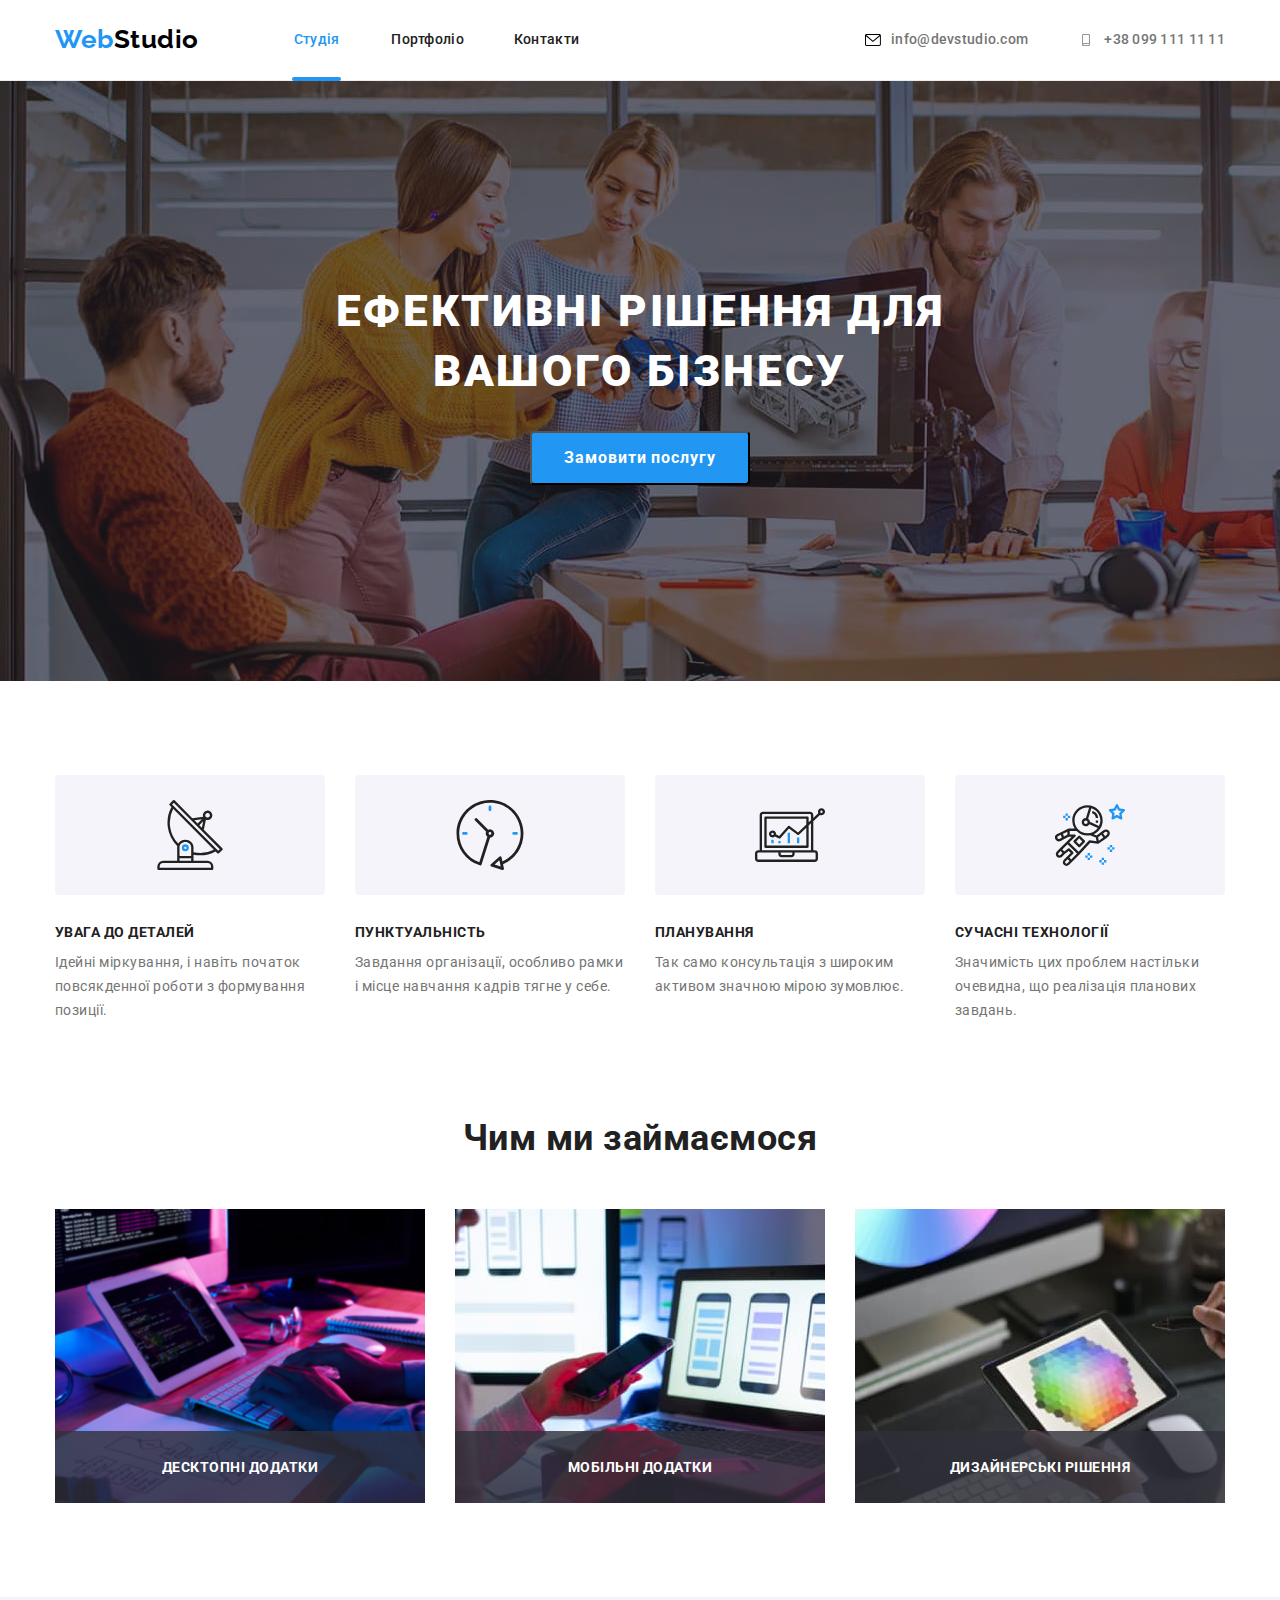
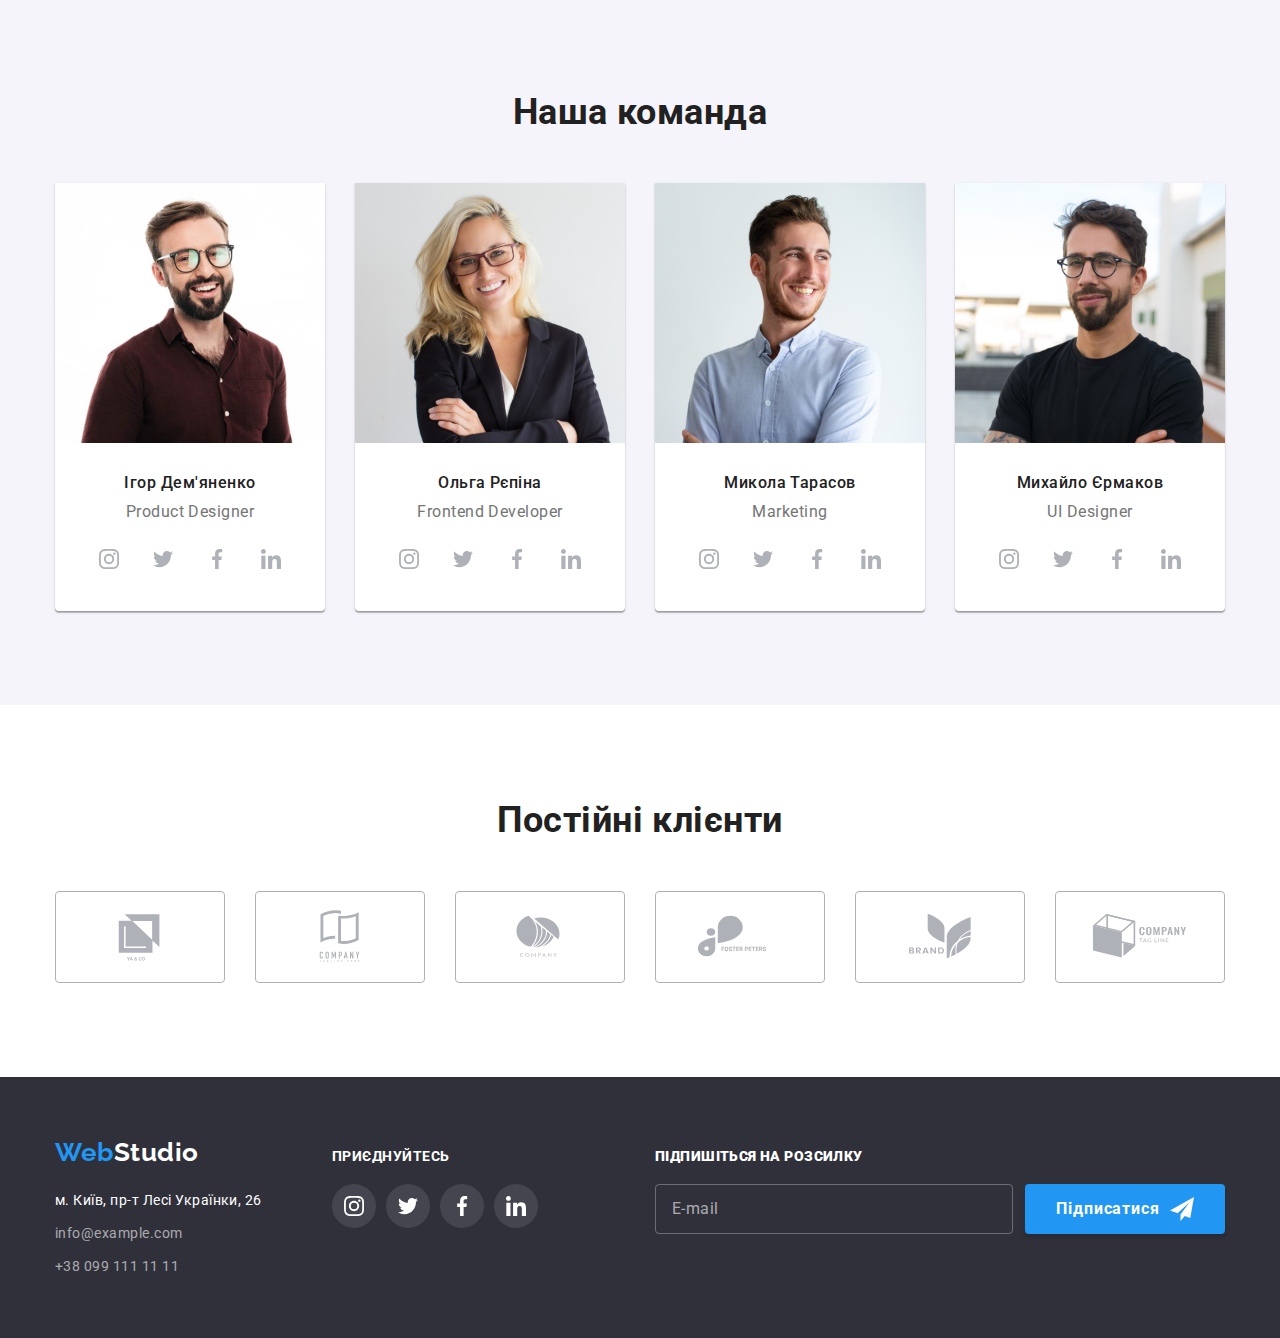
==== commit 29be6b94: "add sass" ====
--- a/index.html
+++ b/index.html
@@ -15,7 +15,7 @@
       rel="stylesheet"
       href="https://cdnjs.cloudflare.com/ajax/libs/modern-normalize/1.1.0/modern-normalize.min.css"
     />
-    <link rel="stylesheet" href="./css/styles.css" />
+    <link rel="stylesheet" href="./css/main.min.css">
   </head>
 
   <body>
@@ -97,7 +97,7 @@
                 </svg>
               </div>
               <h3 class="benefits__title">Увага до деталей</h3>
-              <p class="benefis__descr">
+              <p class="benefits__descr">
                 Ідейні міркування, і навіть початок повсякденної роботи з
                 формування позиції.
               </p>
@@ -131,7 +131,7 @@
                   <use href="./images/icons.svg#icon-astronaut"></use>
                 </svg>
               </div>
-              <h3 class="benefit__title">Сучасні технології</h3>
+              <h3 class="benefits__title">Сучасні технології</h3>
               <p class="benefits__descr">
                 Значимість цих проблем настільки очевидна, що реалізація
                 планових завдань.
@@ -203,29 +203,29 @@
               <div class="team__container">
                 <h3 class="team__sub-title">Ігор Дем'яненко</h3>
                 <p lang="en" class="team__descr">Product Designer</p>
-                <ul class="team-soc list">
-                  <li class="team-soc__item">
-                    <a href="" class="team-soc__link link">
-                      <svg class="team-soc__icon" width="20" height="20">
+                <ul class="social list">
+                  <li class="social__item">
+                    <a href="" class="social__link link">
+                      <svg class="social__icon" width="20" height="20">
                         <use href="./images/icons.svg#icon-instagram"></use>
                       </svg>
                     </a>
                   </li>
-                  <li class="team-soc__item">
-                    <a href="" class="team-soc__link link"
-                      ><svg class="team-soc__icon" width="20" height="20">
+                  <li class="social__item">
+                    <a href="" class="social__link link"
+                      ><svg class="social__icon" width="20" height="20">
                         <use href="./images/icons.svg#icon-twitter"></use></svg
                     ></a>
                   </li>
-                  <li class="team-soc__item">
-                    <a href="" class="team-soc__link link"
-                      ><svg class="team-soc__icon" width="20" height="20">
+                  <li class="social__item">
+                    <a href="" class="social__link link"
+                      ><svg class="social__icon" width="20" height="20">
                         <use href="./images/icons.svg#icon-facebook"></use></svg
                     ></a>
                   </li>
-                  <li class="team-soc__item">
-                    <a href="" class="team-soc__link link"
-                      ><svg class="team-soc__icon" width="20" height="20">
+                  <li class="social__item">
+                    <a href="" class="social__link link"
+                      ><svg class="social__icon" width="20" height="20">
                         <use href="./images/icons.svg#icon-linkedin"></use></svg
                     ></a>
                   </li>
@@ -243,29 +243,29 @@
               <div class="team__container">
                 <h3 class="team__sub-title">Ольга Рєпіна</h3>
                 <p lang="en" class="team__descr">Frontend Developer</p>
-                <ul class="team-soc list">
-                  <li class="team-soc__item">
-                    <a href="" class="team-soc__link link">
-                      <svg class="team-soc__icon" width="20" height="20">
+                <ul class="social list">
+                  <li class="social__item">
+                    <a href="" class="social__link link">
+                      <svg class="social__icon" width="20" height="20">
                         <use href="./images/icons.svg#icon-instagram"></use>
                       </svg>
                     </a>
                   </li>
-                  <li class="team-soc__item">
-                    <a href="" class="team-soc__link link"
-                      ><svg class="team-soc__icon" width="20" height="20">
+                  <li class="social__item">
+                    <a href="" class="social__link link"
+                      ><svg class="social__icon" width="20" height="20">
                         <use href="./images/icons.svg#icon-twitter"></use></svg
                     ></a>
                   </li>
-                  <li class="team-soc__item">
-                    <a href="" class="team-soc__link link"
-                      ><svg class="team-soc__icon" width="20" height="20">
+                  <li class="social__item">
+                    <a href="" class="social__link link"
+                      ><svg class="social__icon" width="20" height="20">
                         <use href="./images/icons.svg#icon-facebook"></use></svg
                     ></a>
                   </li>
-                  <li class="team-soc__item">
-                    <a href="" class="team-soc__link link"
-                      ><svg class="team-soc__icon" width="20" height="20">
+                  <li class="social__item">
+                    <a href="" class="social__link link"
+                      ><svg class="social__icon" width="20" height="20">
                         <use href="./images/icons.svg#icon-linkedin"></use></svg
                     ></a>
                   </li>
@@ -283,29 +283,29 @@
               <div class="team__container">
                 <h3 class="team__sub-title">Микола Тарасов</h3>
                 <p lang="en" class="team__descr">Marketing</p>
-                <ul class="team-soc list">
-                  <li class="team-soc__item">
-                    <a href="" class="team-soc__link link">
-                      <svg class="team-soc__icon" width="20" height="20">
+                <ul class="social list">
+                  <li class="social__item">
+                    <a href="" class="social__link link">
+                      <svg class="social__icon" width="20" height="20">
                         <use href="./images/icons.svg#icon-instagram"></use>
                       </svg>
                     </a>
                   </li>
-                  <li class="team-soc__item">
-                    <a href="" class="team-soc__link link"
-                      ><svg class="team-soc__icon" width="20" height="20">
+                  <li class="social__item">
+                    <a href="" class="social__link link"
+                      ><svg class="social__icon" width="20" height="20">
                         <use href="./images/icons.svg#icon-twitter"></use></svg
                     ></a>
                   </li>
-                  <li class="team-soc__item">
-                    <a href="" class="team-soc__link link"
-                      ><svg class="team-soc__icon" width="20" height="20">
+                  <li class="social__item">
+                    <a href="" class="social__link link"
+                      ><svg class="social__icon" width="20" height="20">
                         <use href="./images/icons.svg#icon-facebook"></use></svg
                     ></a>
                   </li>
-                  <li class="team-soc__item">
-                    <a href="" class="team-soc__link link"
-                      ><svg class="team-soc__icon" width="20" height="20">
+                  <li class="social__item">
+                    <a href="" class="social__link link"
+                      ><svg class="social__icon" width="20" height="20">
                         <use href="./images/icons.svg#icon-linkedin"></use></svg
                     ></a>
                   </li>
@@ -323,29 +323,29 @@
               <div class="team__container">
                 <h3 class="team__sub-title">Михайло Єрмаков</h3>
                 <p lang="en" class="team__descr">UI Designer</p>
-                <ul class="team-soc list">
-                  <li class="team-soc__item">
-                    <a href="" class="team-soc__link link">
-                      <svg class="team-soc__icon" width="20" height="20">
+                <ul class="social list">
+                  <li class="social__item">
+                    <a href="" class="social__link link">
+                      <svg class="social__icon" width="20" height="20">
                         <use href="./images/icons.svg#icon-instagram"></use>
                       </svg>
                     </a>
                   </li>
-                  <li class="team-soc__item">
-                    <a href="" class="team-soc__link link"
-                      ><svg class="team-soc__icon" width="20" height="20">
+                  <li class="social__item">
+                    <a href="" class="social__link link"
+                      ><svg class="social__icon" width="20" height="20">
                         <use href="./images/icons.svg#icon-twitter"></use></svg
                     ></a>
                   </li>
-                  <li class="team-soc__item">
-                    <a href="" class="team-soc__link link"
-                      ><svg class="team-soc__icon" width="20" height="20">
+                  <li class="social__item">
+                    <a href="" class="social__link link"
+                      ><svg class="social__icon" width="20" height="20">
                         <use href="./images/icons.svg#icon-facebook"></use></svg
                     ></a>
                   </li>
-                  <li class="team-soc__item">
-                    <a href="" class="team-soc__link link"
-                      ><svg class="team-soc__icon" width="20" height="20">
+                  <li class="social__item">
+                    <a href="" class="social__link link"
+                      ><svg class="social__icon" width="20" height="20">
                         <use href="./images/icons.svg#icon-linkedin"></use></svg
                     ></a>
                   </li>
@@ -361,45 +361,45 @@
       <section class="clients section">
         <div class="container">
           <h2 class="clients__title title">Постійні клієнти</h2>
-          <ul class="clients__list list">
-            <li class="clients__item">
-              <a href="" class="clients__link link">
-                <svg class="clients__icon" width="106" height="60">
+          <ul class="logotipes list">
+            <li class="logotipes__item">
+              <a href="" class="logotipes__link link">
+                <svg class="logotipes__icon" width="106" height="60">
                   <use href="./images/icons.svg#icon-yaco"></use>
                 </svg>
               </a>
             </li>
-            <li class="clients__item">
-              <a href="" class="clients__link link">
-                <svg class="clients__icon" width="106" height="60">
+            <li class="logotipes__item">
+              <a href="" class="logotipes__link link">
+                <svg class="logotipes__icon" width="106" height="60">
                   <use href="./images/icons.svg#icon-company-th"></use>
                 </svg>
               </a>
             </li>
-            <li class="clients__item">
-              <a href="" class="clients__link link">
-                <svg class="clients__icon" width="106" height="60">
+            <li class="logotipes__item">
+              <a href="" class="logotipes__link link">
+                <svg class="logotipes__icon" width="106" height="60">
                   <use href="./images/icons.svg#icon-company"></use>
                 </svg>
               </a>
             </li>
-            <li class="clients__item">
-              <a href="" class="clients__link link">
-                <svg class="clients__icon" width="106" height="60">
+            <li class="logotipes__item">
+              <a href="" class="logotipes__link link">
+                <svg class="logotipes__icon" width="106" height="60">
                   <use href="./images/icons.svg#icon-fp"></use>
                 </svg>
               </a>
             </li>
-            <li class="clients__item">
-              <a href="" class="clients__link link">
-                <svg class="clients__icon" width="106" height="60">
+            <li class="logotipes__item">
+              <a href="" class="logotipes__link link">
+                <svg class="logotipes__icon" width="106" height="60">
                   <use href="./images/icons.svg#icon-brand"></use>
                 </svg>
               </a>
             </li>
-            <li class="clients__item">
-              <a href="" class="clients__link link">
-                <svg class="clients__icon" width="106" height="60">
+            <li class="logotipes__item">
+              <a href="" class="logotipes__link link">
+                <svg class="logotipes__icon" width="106" height="60">
                   <use href="./images/icons.svg#icon-company-tl"></use>
                 </svg>
               </a>
@@ -419,14 +419,14 @@
           >
           <address class="address">
             <p class="address__text">м. Київ, пр-т Лесі Українки, 26</p>
-            <ul class="footer-contacts list">
-              <li class="footer-contacts__item">
-                <a href="mailto:info@example.com" class="footer-contacts__link link"
+            <ul class="address__list list">
+              <li class="address__item">
+                <a href="mailto:info@example.com" class="address__link link"
                   >info@example.com</a
                 >
               </li>
-              <li class="footer-contacts__item">
-                <a href="tel:+380991111111" class="footer-contacts__link link">
+              <li class="address_item">
+                <a href="tel:+380991111111" class="address__link link">
                   +38 099 111 11 11
                 </a>
               </li>
@@ -497,82 +497,82 @@
 
     <div class="backdrop is-hidden" data-modal>
       <div class="modal">
-        <button type="button" class="modal-close-button" data-modal-close>
-          <svg class="modal-close-icon" width="18" height="18">
+        <button type="button" class="modal__close" data-modal-close>
+          <svg class="modal__icon" width="18" height="18">
             <use href="./images/icons.svg#icon-modal-close-button"></use>
           </svg>
         </button>
-        <h2 class="modal-title">Залиште свої дані, ми вам передзвонимо</h2>
+        <h2 class="modal__title">Залиште свої дані, ми вам передзвонимо</h2>
         <form class="modal-form">
-          <div class="modal-form-field">
-            <label for="name" class="modal-form-label">Ім'я</label>
-            <div class="modal-input-wrap">
+          <div class="modal-form__field">
+            <label for="name" class="modal-form__label">Ім'я</label>
+            <div class="modal-form__wrap">
               <input
                 type="text"
                 name="name"
                 id="name"
-                class="modal-form-input"
-              />
-              <svg class="modal-form-icon" width="18" height="18">
+                class="modal-form__input"
+              />
+              <svg class="modal-form__icon" width="18" height="18">
                 <use href="./images/icons.svg#icon-person"></use>
               </svg>
             </div>
           </div>
-          <div class="modal-form-field">
-            <label for="phone" class="modal-form-label">Телефон</label>
-            <div class="modal-input-wrap">
+          <div class="modal-form__field">
+            <label for="phone" class="modal-form__label">Телефон</label>
+            <div class="modal-form__wrap">
               <input
                 type="text"
                 name="phone"
                 id="phone"
-                class="modal-form-input"
-              />
-              <svg class="modal-form-icon" width="18" height="18">
+                class="modal-form__input"
+              />
+              <svg class="modal-form__icon" width="18" height="18">
                 <use href="./images/icons.svg#icon-phone-black"></use>
               </svg>
             </div>
           </div>
-          <div class="modal-form-field">
-            <label for="mail" class="modal-form-label">Пошта</label>
-            <div class="modal-input-wrap">
+          <div class="modal-form__field">
+            <label for="mail" class="modal-form__label">Пошта</label>
+            <div class="modal-form__wrap">
               <input
                 type="email"
                 name="mail"
                 id="mail"
-                class="modal-form-input"
-              />
-              <svg class="modal-form-icon" width="18" height="18">
+                class="modal-form__input"
+              />
+              <svg class="modal-form__icon" width="18" height="18">
                 <use href="./images/icons.svg#icon-email"></use>
               </svg>
             </div>
           </div>
-          <label for="comment" class="modal-form-label">Коментар</label>
+          <label for="comment" class="modal-form__label">Коментар</label>
           <textarea
             name="comment"
             id="comment"
-            class="modal-form-textarea"
+            class="modal-form__textarea"
             placeholder="Введіть текст"
           ></textarea>
-          <div class="modal-form-policy">
+          <div class="policy">
             <input
               type="checkbox"
               id="policy"
               name="policy"
-              class="form-policy-input visually-hidden"
+              class="policy__input visually-hidden"
               value="true"
               required
             />
-            <label for="policy" class="label-policy">
-              <span>
-                <svg class="policy-icon" width="13" height="10">
+            <label for="policy" class="policy__label">
+              <span class="policy__check">
+                <svg class="policy__icon" width="13" height="10">
                   <use href="./images/icons.svg#icon-policy-icon"></use>
                 </svg>
               </span>
               Погоджуюся з розсилкою та приймаю
-              <a href="" class="form-policy-link link">Умови договору</a>
+              <a href="" class="policy__link link">Умови договору</a>
             </label>
           </div>
-          <button type="submit" class="modal-form-btn">Відправити</button>
+          <button type="submit" class="modal-form__btn">Відправити</button>
         </form>
       </div>
     </div>
--- a/css/main.min.css
+++ b/css/main.min.css
@@ -0,0 +1 @@
+.policy__check,.policy__label,.modal__close,.footer-form__button,.join__link,.logotipes__link,.social__link,.benefits__container,.header__nav,.header__container{display:flex;justify-content:center;align-items:center}h1,h2,h3,h4,h5,h6,p{margin:0;padding:0}.link{text-decoration:none;display:block}.list{list-style:none;margin:0;padding:0}.visually-hidden{position:absolute;white-space:nowrap;width:1px;height:1px;overflow:hidden;border:0;padding:0;clip:rect(0 0 0 0);-webkit-clip-path:inset(50%);clip-path:inset(50%);margin:-1px}img{display:block;max-width:100%;height:auto}.link:hover,.link:focus{color:#2196f3}/*! modern-normalize v1.1.0 | MIT License | https://github.com/sindresorhus/modern-normalize */*,::before,::after{box-sizing:border-box}html{line-height:1.15;-webkit-text-size-adjust:100%;-moz-tab-size:4;-o-tab-size:4;tab-size:4}body{margin:0;font-family:system-ui,-apple-system,"Segoe UI",Roboto,Helvetica,Arial,sans-serif,"Apple Color Emoji","Segoe UI Emoji"}hr{height:0;color:inherit}abbr[title]{-webkit-text-decoration:underline dotted;text-decoration:underline dotted}b,strong{font-weight:bolder}code,kbd,samp,pre{font-family:ui-monospace,SFMono-Regular,Consolas,"Liberation Mono",Menlo,monospace;font-size:1em}small{font-size:80%}sub,sup{font-size:75%;line-height:0;position:relative;vertical-align:baseline}sub{bottom:-0.25em}sup{top:-0.5em}table{text-indent:0;border-color:inherit}button,input,optgroup,select,textarea{font-family:inherit;font-size:100%;line-height:1.15;margin:0}button,select{text-transform:none}button,[type=button],[type=reset],[type=submit]{-webkit-appearance:button}::-moz-focus-inner{border-style:none;padding:0}:-moz-focusring{outline:1px dotted ButtonText}:-moz-ui-invalid{box-shadow:none}legend{padding:0}progress{vertical-align:baseline}::-webkit-inner-spin-button,::-webkit-outer-spin-button{height:auto}[type=search]{-webkit-appearance:textfield;outline-offset:-2px}::-webkit-search-decoration{-webkit-appearance:none}::-webkit-file-upload-button{-webkit-appearance:button;font:inherit}summary{display:list-item}body{font-family:"Roboto",sans-serif;color:#757575;background-color:#fff;letter-spacing:.03em}.container{margin:0 auto;width:1200px;padding:0 15px}.logo{color:#2196f3;font-family:"Raleway",sans-serif;font-weight:700;letter-spacing:.02em;font-size:26px;line-height:1.2;text-decoration:none}.section{padding:94px 0}.title{font-size:36px;line-height:1.1666666667;text-align:center;color:#212121}.header{border-bottom:1px solid #ececec}.header__list{display:flex;-moz-column-gap:50px;column-gap:50px;margin-left:93px}.header__link{position:relative;padding:32px 0;font-weight:500;font-size:14px;line-height:1.14;letter-spacing:.02em;color:#212121;transition:color 250ms cubic-bezier(0.4, 0, 0.2, 1)}.logo__accent--black{color:#000}.header__link--current{color:#2196f3;padding-left:2px;padding-right:2px}.header__link--current::after{position:absolute;bottom:-1px;right:0;content:"";width:100%;height:4px;background-color:#2196f3;border-radius:2px}.contacts{display:flex;margin-left:auto;-moz-column-gap:50px;column-gap:50px}.contacts__link{padding:32px 0;display:flex;align-items:center;gap:10px;font-weight:500;font-size:14px;line-height:1.14;letter-spacing:.02em;color:inherit;transition:color 250ms cubic-bezier(0.4, 0, 0.2, 1)}.contacts__icon{fill:currentColor}.hero{padding:200px 0;background-color:#2f303a}.hero__title{max-width:696px;margin:0 auto 30px;color:#fff;font-weight:900;text-transform:uppercase;text-align:center;line-height:1.3636363636;letter-spacing:.06em;font-size:44px}.hero__btn{display:block;margin-left:auto;margin-right:auto;border-radius:4px;padding:10px 32px;font-family:inherit;font-weight:700;font-size:16px;line-height:1.875;letter-spacing:.06em;background-color:#2196f3;color:#fff;transition:background-color 250ms cubic-bezier(0.4, 0, 0.2, 1)}.hero__btn:hover,.hero__btn:focus{background-color:#188ce8}.owerlay{max-width:1600px;height:600px;margin-left:auto;margin-right:auto;background-image:linear-gradient(to right, rgba(47, 48, 58, 0.4), rgba(47, 48, 58, 0.4)),url(../images/hero-bgr.jpg)}.benefits{padding-bottom:0}.benefits__list{display:flex;gap:30px}.benefits__item{width:calc((100% - 90px)/4)}.benefits__container{width:270px;height:120px;background-color:#f5f4fa;border-radius:4px;margin-bottom:30px}.benefits__title{margin-bottom:10px;font-size:14px;line-height:1.14;text-transform:uppercase;color:#212121}.benefits__descr{font-size:14px;line-height:1.71}.actions__title{margin-bottom:50px}.actions__list{display:flex;-moz-column-gap:30px;column-gap:30px}.actions__item{width:calc((100% - 60px)/3)}.actions__thumb{position:relative}.actions__descr{position:absolute;width:100%;bottom:0;right:0;padding:28px;color:#fff;background-color:rgba(47,48,58,.8);font-weight:700;font-size:14px;line-height:1.1428571429;text-align:center;text-transform:uppercase}.team{background-color:#f5f4fa}.team__title{margin-bottom:50px}.team__list{display:flex;-moz-column-gap:30px;column-gap:30px}.team__item{width:calc((100% - 90px)/4);background-color:#fff;box-shadow:0px 1px 3px rgba(0,0,0,.12),0px 1px 1px rgba(0,0,0,.14),0px 2px 1px rgba(0,0,0,.2);border-radius:0px 0px 4px 4px}.team__container{padding:30px 0}.team__sub-title{margin-bottom:10px;font-weight:500;font-size:16px;line-height:1.1875;text-align:center;color:#212121}.team__descr{font-size:16px;line-height:1.1875;text-align:center;margin-bottom:16px}.social{display:flex;justify-content:center;gap:10px}.social__item{width:44px;height:44px}.social__link{width:100%;height:100%;border-radius:50%;fill:#afb1b8;background-color:inherit;transition:background-color 250ms cubic-bezier(0.4, 0, 0.2, 1),fill 250ms cubic-bezier(0.4, 0, 0.2, 1)}.social__link:hover,.social__link:focus{background-color:#2196f3;fill:#fff}.clients__title{margin-bottom:50px}.logotipes{display:flex;gap:30px}.logotipes__item{width:170px;height:92px}.logotipes__link{width:100%;height:100%;border:1px solid #afb1b8;border-radius:4px;fill:#afb1b8;transition:fill 250ms cubic-bezier(0.4, 0, 0.2, 1),border-color 250ms cubic-bezier(0.4, 0, 0.2, 1)}.logotipes__link:hover,.logotipes__link:focus{border-color:#2196f3;fill:#2196f3}.switch{display:flex;-moz-column-gap:8px;column-gap:8px;justify-content:center;margin-bottom:50px}.switch__btn{border-radius:4px;border:rgba(0,0,0,0);padding:6px 22px;font-family:inherit;font-weight:500;font-size:16px;line-height:1.63;letter-spacing:inherit;color:#212121;background-color:#f5f4fa;transition:background-color 250ms cubic-bezier(0.4, 0, 0.2, 1),color 250ms cubic-bezier(0.4, 0, 0.2, 1),box-shadow 250ms cubic-bezier(0.4, 0, 0.2, 1)}.switch__btn:hover,.switch__btn:focus{color:#fff;background-color:#2196f3;box-shadow:0px 3px 1px rgba(0,0,0,.1),0px 1px 2px rgba(0,0,0,.08),0px 2px 2px rgba(0,0,0,.12)}.switch__btn--current{color:#fff;background-color:#2196f3;box-shadow:0px 3px 1px rgba(0,0,0,.1),0px 1px 2px rgba(0,0,0,.08),0px 2px 2px rgba(0,0,0,.12)}.portfolio__list{display:flex;flex-wrap:wrap;gap:30px}.portfolio__item{flex-basis:calc((100% - 60px)/3)}.portfolio__link{transition:box-shadow 250ms cubic-bezier(0.4, 0, 0.2, 1)}.portfolio__link:hover,.portfolio__link:focus{box-shadow:0px 1px 1px rgba(0,0,0,.12),0px 4px 4px rgba(0,0,0,.06),1px 4px 6px rgba(0,0,0,.16)}.portfolio__thumb{position:relative;overflow:hidden}.portfolio__descr{position:absolute;top:0;left:0;width:100%;height:100%;background-color:rgba(33,150,243,.9);opacity:0;transform:translateY(100%);transition:transform 250ms cubic-bezier(0.4, 0, 0.2, 1),opacity 250ms cubic-bezier(0.4, 0, 0.2, 1);padding:63px 24px;font-size:18px;line-height:1.5555555556;color:#fff}.portfolio__link:hover .portfolio__descr,.portfolio__link:focus .portfolio__descr{transform:translateY(0);opacity:1}.portfolio__container{padding:20px 24px;border:1px solid #eee;border-top:rgba(0,0,0,0);max-width:370px}.portfolio__sub-title{margin-bottom:4px;font-size:18px;line-height:2;letter-spacing:.06em;color:#212121}.portfolio__text{color:#757575;font-size:16px;line-height:1.875}.footer{padding:60px 0;background-color:#2f303a}.footer__container{display:flex;align-items:baseline}.logo__accent--white{color:#fff}.address{font-style:normal}.address__text{margin-top:20px;margin-bottom:9px;font-size:14px;line-height:1.7142857143;color:#fff}.address__link{font-size:14px;line-height:1.7142857143;font-family:inherit;font-weight:inherit;color:rgba(255,255,255,.6);transition:color 250ms cubic-bezier(0.4, 0, 0.2, 1)}.address__item:not(:last-child){margin-bottom:9px}.join{margin-left:70px}.join__title{font-weight:700;color:#fff;font-size:14px;line-height:1.1428571429;text-transform:uppercase;margin-bottom:20px}.join__list{display:flex;gap:10px}.join__item{width:44px;height:44px}.join__link{width:100%;height:100%;background-color:rgba(255,255,255,.1);border-radius:50%;fill:#fff;transition:background-color 250ms cubic-bezier(0.4, 0, 0.2, 1)}.join__link:hover,.join__link:focus{background-color:#2196f3}.footer-form{margin-left:auto}.footer-form__container{display:flex;gap:12px;align-items:flex-end}.footer-form__wrap{display:flex;flex-direction:column;gap:20px}.footer-form__label{font-weight:700;font-size:14px;line-height:1.1428571429;letter-spacing:.03em;text-transform:uppercase;color:#fff}.footer-form__input{min-width:358px;height:50px;border:1px solid rgba(255,255,255,.3);border-radius:4px;background-color:rgba(0,0,0,0);padding:15px 16px;outline:rgba(0,0,0,0);letter-spacing:.03em;color:#fff}.footer-form__input::-moz-placeholder{font-size:16px;line-height:1.25;letter-spacing:.03em;color:rgba(255,255,255,.6)}.footer-form__input:-ms-input-placeholder{font-size:16px;line-height:1.25;letter-spacing:.03em;color:rgba(255,255,255,.6)}.footer-form__input::placeholder{font-size:16px;line-height:1.25;letter-spacing:.03em;color:rgba(255,255,255,.6)}.footer-form__button{letter-spacing:.06em;font-weight:700;font-size:16px;line-height:1.875;fill:#fff;gap:10px;width:200px;height:50px;background-color:#2196f3;box-shadow:0px 4px 4px rgba(0,0,0,.15);border-radius:4px;color:#fff;border-color:rgba(0,0,0,0);transition:background-color 250ms cubic-bezier(0.4, 0, 0.2, 1)}.footer-form__button:hover,.footer-form__button:focus{background-color:#188ce8}.backdrop{position:fixed;top:0;left:0;width:100%;height:100%;background-color:rgba(0,0,0,.1);opacity:1;transition:opacity 250ms cubic-bezier(0.4, 0, 0.2, 1),visibility 250ms cubic-bezier(0.4, 0, 0.2, 1)}.backdrop.is-hidden{opacity:0;pointer-events:none;visibility:hidden}.backdrop.is-hidden .modal{transform:translate(-50%, -50%) scale(1.1)}.modal{position:absolute;top:54%;left:51%;transform:translate(-54%, -51%) scale(1);max-width:528px;min-height:581px;background-color:#fff;box-shadow:0px 1px 3px rgba(0,0,0,.12),0px 1px 1px rgba(0,0,0,.14),0px 2px 1px rgba(0,0,0,.2);border-radius:4px;padding:40px;transition:transform 250ms cubic-bezier(0.4, 0, 0.2, 1)}.modal__close{position:absolute;top:8px;right:8px;width:30px;height:30px;border:1px solid rgba(0,0,0,.1);border-radius:50%;background-color:#fff;outline:none;transition:fill 250ms cubic-bezier(0.4, 0, 0.2, 1)}.modal__close:hover,.modal__close:focus{fill:#2196f3}.modal__title{font-size:20px;line-height:1.15;text-align:center;letter-spacing:.03em;color:#212121;margin-bottom:12px}.modal-form__field{margin-bottom:10px}.modal-form__label{font-size:12px;line-height:1.1666666667;letter-spacing:.01em;margin-bottom:4px;color:#757575}.modal-form__input{border:1px solid rgba(33,33,33,.2);border-radius:4px;width:100%;height:40px;font:inherit;font-size:12px;line-height:1.1666666667;letter-spacing:.01em;color:#212121;padding-left:42px;outline:none;transition:border-color 250ms cubic-bezier(0.4, 0, 0.2, 1)}.modal-form__input:focus{border:1px solid #2196f3}.modal-form__wrap{position:relative}.modal-form__icon{position:absolute;left:12px;top:50%;transform:translateY(-50%);fill:#212121;transition:fill 250ms cubic-bezier(0.4, 0, 0.2, 1)}.modal-form__input:focus+.modal-form__icon{fill:#2196f3}.modal-form__textarea{border:1px solid rgba(33,33,33,.2);border-radius:4px;width:448px;height:120px;font-size:12px;line-height:1.1666666667;letter-spacing:.01em;margin-bottom:20px;padding:12px 16px;resize:none;outline:none}.modal-form__textarea:focus{border:1px solid #2196f3}.modal-form__textarea::-moz-placeholder{font-size:12px;line-height:1.1666666667;letter-spacing:.01em;color:rgba(117,117,117,.5)}.modal-form__textarea:-ms-input-placeholder{font-size:12px;line-height:1.1666666667;letter-spacing:.01em;color:rgba(117,117,117,.5)}.modal-form__textarea::placeholder{font-size:12px;line-height:1.1666666667;letter-spacing:.01em;color:rgba(117,117,117,.5)}.modal-form__btn{color:#fff;background-color:#2196f3;font-weight:700;font-size:16px;line-height:1.875;letter-spacing:.06em;display:block;margin:0 auto;padding:10px 52px;box-shadow:0px 4px 4px rgba(0,0,0,.15);border:rgba(0,0,0,0);border-radius:4px;transition:background-color 250ms cubic-bezier(0.4, 0, 0.2, 1)}.modal-form__btn:hover,.modal-form__btn:focus{background-color:#188ce8}.policy{margin-bottom:30px}.policy__input{margin-right:7px}.policy__label{font-size:14px;line-height:1.7142857143;letter-spacing:.03em}.policy__check{width:16px;height:15px;border:2px solid #212121;border-radius:3px;margin-right:8px;transition:background-color 250ms cubic-bezier(0.4, 0, 0.2, 1),border-color 250ms cubic-bezier(0.4, 0, 0.2, 1)}.policy__icon{fill:rgba(0,0,0,0);transition:fill 250ms cubic-bezier(0.4, 0, 0.2, 1)}.policy__link{color:#2196f3;font-size:14px;line-height:1.7142857143;letter-spacing:.03em;margin-left:4px;position:relative}.policy__link::after{position:absolute;bottom:5px;right:0;content:"";width:100%;height:1px;background-color:#2196f3}.policy__input:checked+.policy__label .policy__check{background-color:#2196f3;border-color:#2196f3}.policy__input:focus+.policy__label .policy__check{outline:1px solid #212121}.policy__input:checked+.policy__label .policy__icon{fill:#fff}.header__container,.header__nav,.benefits__container,.social__link,.logotipes__link,.join__link,.footer-form__button,.modal__close,.policy__label,.policy__check{display:flex;justify-content:center;align-items:center}/*# sourceMappingURL=main.min.css.map */